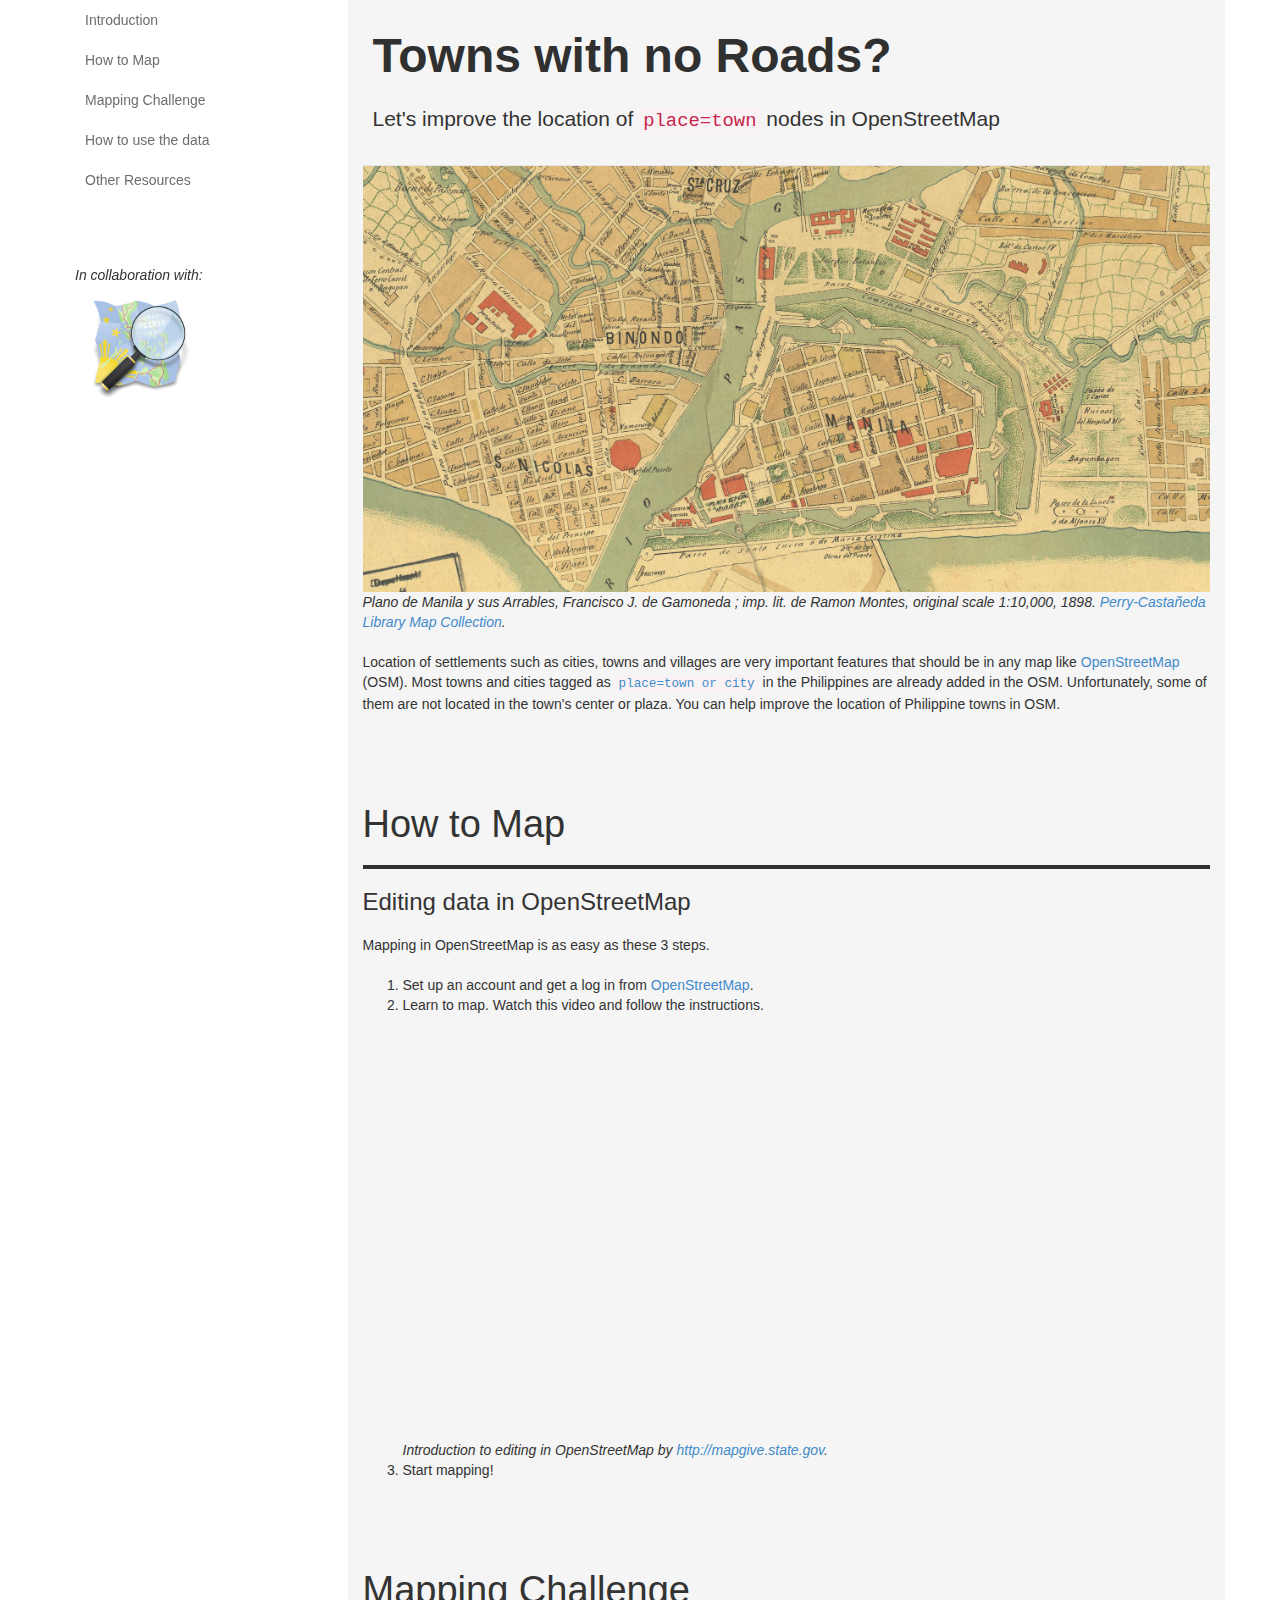
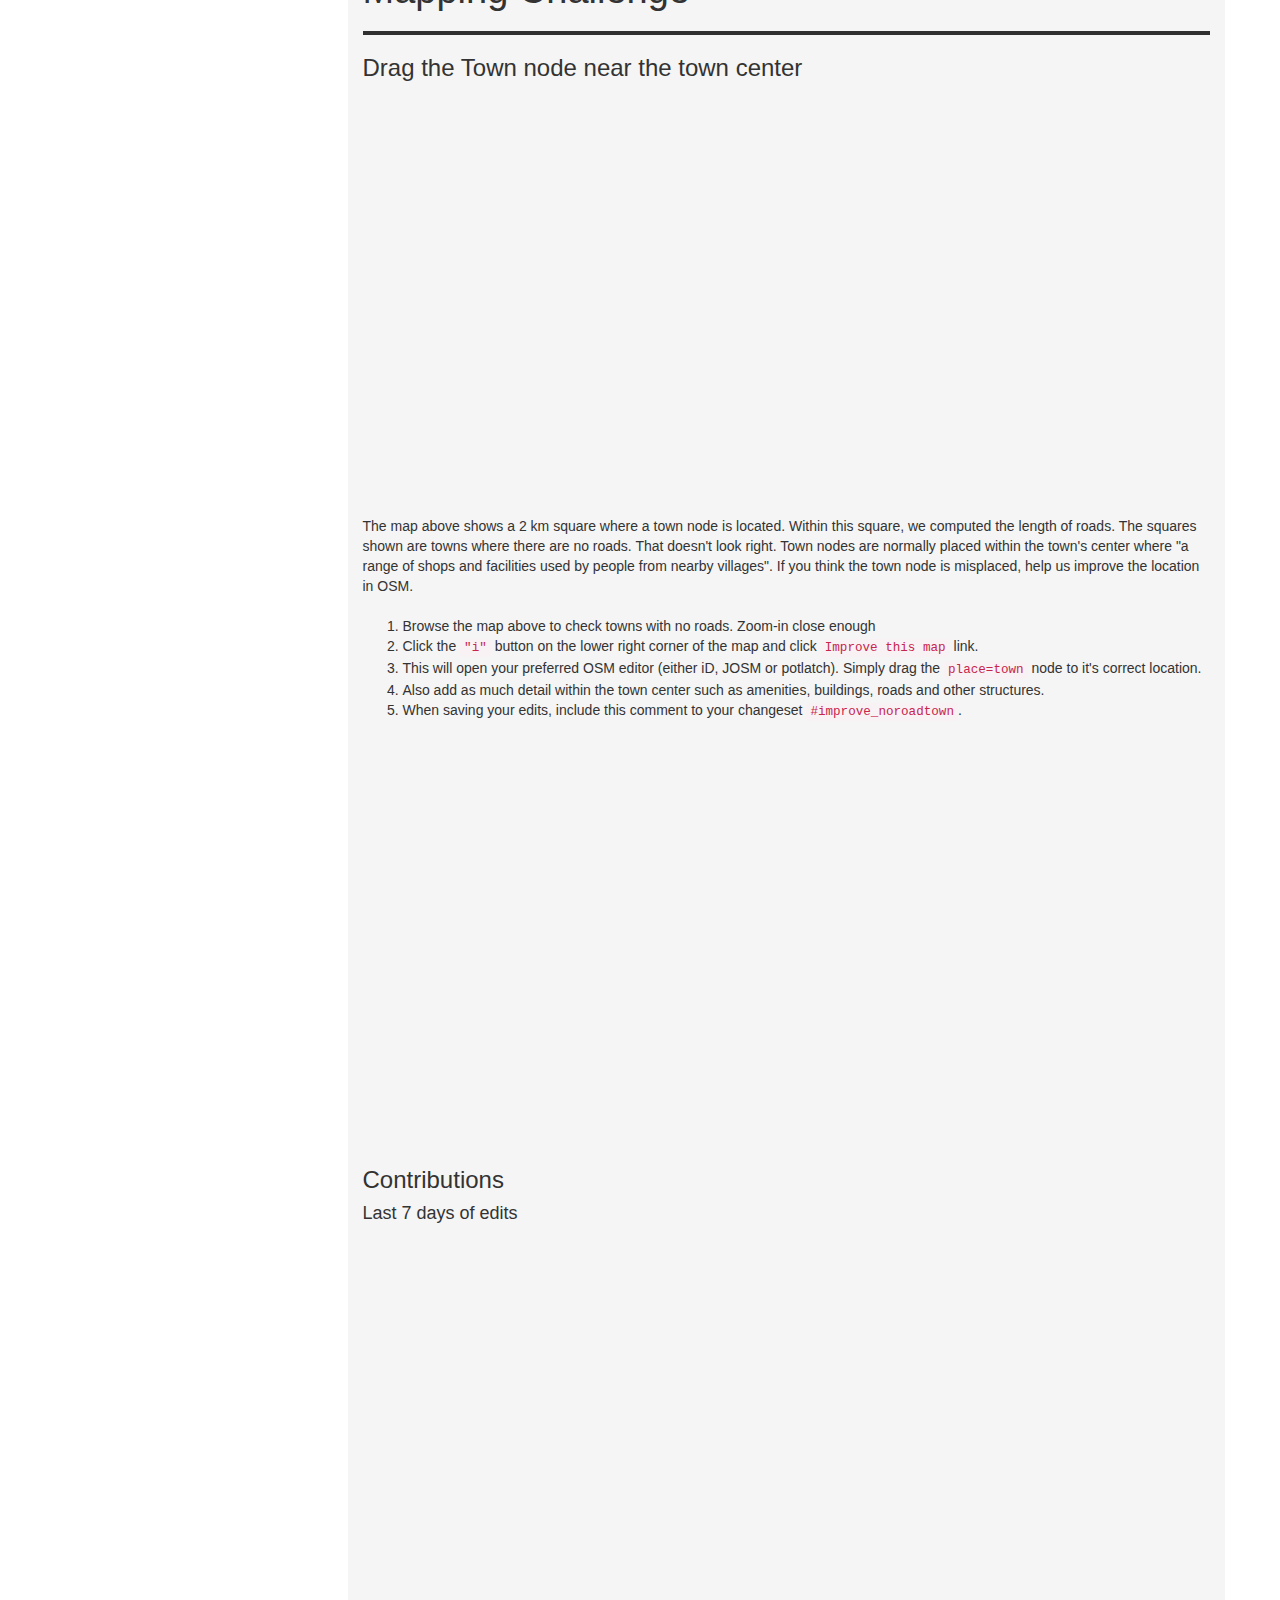
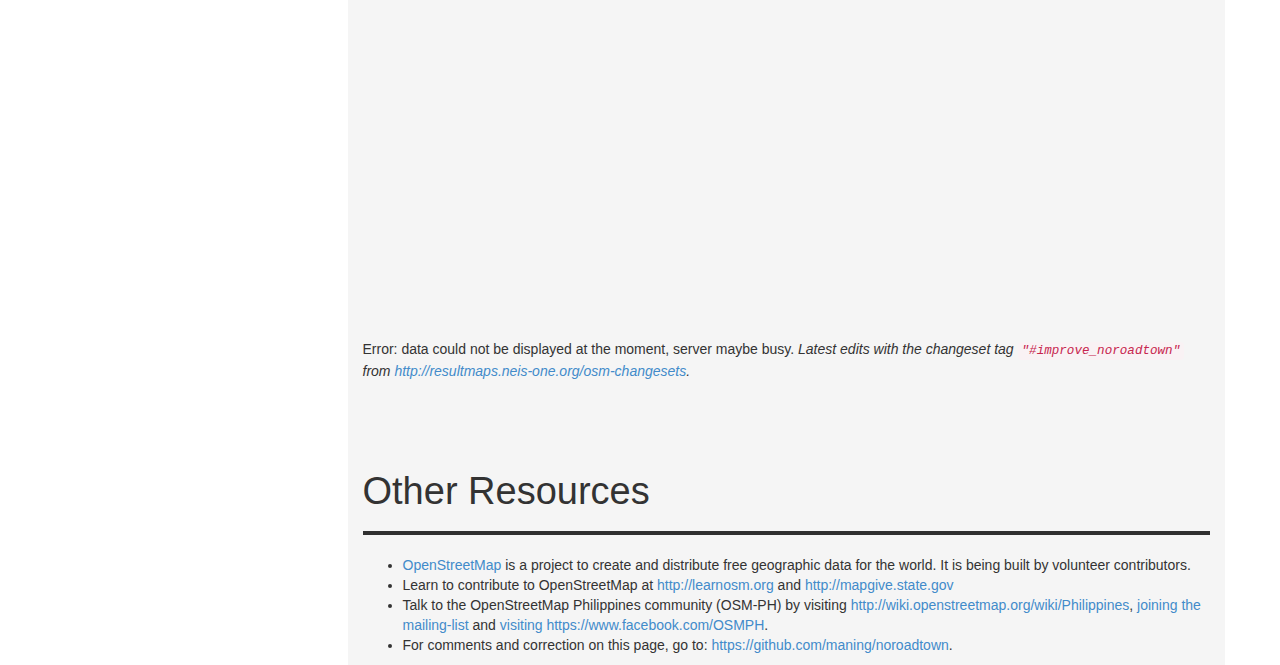
==== index.html @ d5ba1c2b "added intial pages" ====
<!DOCTYPE html>
<html lang="en">
<head>
	<meta charset="utf-8">
	<meta name="viewport" content="width=device-width, initial-scale=1.0">
	<meta name="description" content="Town without Roads <">
	<meta name="author" content="Town without Roads <">

	<title>Town without Roads</title>

	<link href="css/bootstrap.min.css" rel="stylesheet">
	<link href="css/custom.css" rel="stylesheet">
	<link rel="shortcut icon" href="img/favicon.png">


</head>

<body>
	<div class="container">
		<div class="col-lg-3">
			<div class="cg-sidebar" style="position:fixed">
				<ul class="nav cg-sidenav">
					
					<li><a href="#intro">Introduction</a></li>              
					<li><a href="#howtomap">How to Map</a></li>	
					<li><a href="#challenge">Mapping Challenge</a></li>		
					<li><a href="#howtouse">How to use the data</a></li>	
                                        <li><a href="#resources">Other Resources</a></li>	

					<br />
					<li style="margin: 25px 0 0 15px;">
						<div id="google_translate_element"></div>
						<script type="text/javascript">
							function googleTranslateElementInit() {
								new google.translate.TranslateElement({pageLanguage: 'en', layout: google.translate.TranslateElement.FloatPosition.TOP_RIGHT}, 'google_translate_element');
							}
						</script>
						<script type="text/javascript" src="http://translate.google.com/translate_a/element.js?cb=googleTranslateElementInit"></script>

					</li>
					<li style="margin:5px;"><br /><em>In collaboration with:</em></li>
					<li style="margin:5px;"><a href="http://openstreetmap.org.ph/" target="_blank"><img src="img/osmph_logo.png" style="width: 100px; height: auto;"></a>
					
					<br />
 				</ul>
			</div>
		</div>

		<div class="col-lg-9" style="background-color:#f5f5f5;">		
			<div class="cg-intro container" id="intro">
				<h1>Towns with no Roads?</h1>
				<p class="lead">Let's improve the location of <code>place=town</code> nodes in OpenStreetMap</p> 
			</div>    
		<div class="chapter">
				<img width="100%" src="img/old_manila.jpg" alt="Stamen Watercolor" />
				<span class="caption">Plano de Manila y sus Arrables, Francisco J. de Gamoneda ; imp. lit. de Ramon Montes, original scale 1:10,000, 1898. <a href="<https://www.lib.utexas.edu/maps/philippines.html" target="_blank">Perry-Castañeda Library Map Collection</a>.</span>

				<p>Location of settlements such as cities, towns and villages are very important features that should be in any map like <a href="http://www.openstreetmap.org/" target="_blank">OpenStreetMap</a> (OSM). Most towns and cities tagged as  <code><a href="http://wiki.openstreetmap.org/wiki/Tag:place%3Dtown" target="_blank">place=town or city</a></code> in the Philippines are already added in the OSM.  Unfortunately, some of them are not located in the town's center or plaza.  You can help improve the location of Philippine towns in OSM.
                                
		</div>
		<div class="chapter">
			<div class="page-header">
				<h1 id="howtomap">How to Map</h1>
			</div>
           		<h3>Editing data in OpenStreetMap</h3>
			<p>Mapping in OpenStreetMap is as easy as these 3 steps.</p>
				<ol>
				  <li>Set up an account and get a log in from 
				    <a href="http://www.openstreetmap.org/" target="_blank">OpenStreetMap</a>.</li>
				  <li>Learn to map. Watch this video and follow the instructions.</li>
				<br />
				<iframe width="100%" height="400" src="//www.youtube.com/embed/Ir-3K0pjwOI" frameborder="0" allowfullscreen></iframe>
				<br />				
				<span class="caption">Introduction to editing in OpenStreetMap by <a href="http://mapgive.state.gov" target="_blank">http://mapgive.state.gov</a>. </span>
				<br />
				<li>Start mapping! </li>
				</ol>
			</p>


<div class="chapter">
	<div class="page-header">
		<h1 id="challenge">Mapping Challenge</h1>
	</div>

	<h3>Drag the Town node near the town center</h3>

      <object data="map.html" width="100%" height="400px">
	<embed src="map.html" width="100%" height="400px"> </embed>
	Error: data could not be displayed at the moment, server maybe busy.
      </object>

	<p>The map above shows a 2 km square where a town node is located.  Within this square, we computed the length of roads.  The squares shown are towns where there are no roads.  That doesn't look right.  Town nodes are normally placed within the town's center where "a range of shops and facilities used by people from nearby villages". If you think the town node is misplaced, help us improve the location in OSM.</p> 

	 <ol>
	   <li>Browse the map above to check towns with no roads.  Zoom-in close enough</li>
	   <li>Click the <code>"i"</code> button on the lower right corner of the map and click <code>Improve this map</code> link.</li>
           <li>This will open your preferred OSM editor (either iD, JOSM or potlatch).  Simply drag the <code>place=town</code> node to it's correct location.</li>
           <li>Also add as much detail within the town center such as amenities, buildings, roads and other structures.</li>
	   <li>When saving your edits, include this comment to your changeset <code>#improve_noroadtown</code>.</li>
	   <br />
  	   <iframe width="100%" height="400" src="//www.youtube.com/embed/9Q_dLQF8T-I" frameborder="0" allowfullscreen></iframe>
	   <br />
	 </ol>
	</p>


<h3>Contributions </h3>

      <h4>Last 7 days of edits</h4>
      <object data="http://resultmaps.neis-one.org/osm-changesets?comment=improve_noroadtown#6/12.683/122.267" width="100%" height="700px">
	<embed src="http://resultmaps.neis-one.org/osm-changesets?comment=improve_noroadtown#6/12.683/122.267" width="100%" height="700px"> </embed>
	Error: data could not be displayed at the moment, server maybe busy.
      </object>
      <span class="caption">Latest edits with the changeset tag <code>"#improve_noroadtown"</code> from <a href="http://resultmaps.neis-one.org/osm-changesets?comment=improve_noroadtown#6/12.683/122.267" target="_blank">http://resultmaps.neis-one.org/osm-changesets</a>.</span>

</p>


<div class="chapter">
	<div class="page-header">
		<h1 id="resources">Other Resources</h1>
	</div>
	<ul>
	        <li><a href="http://wiki.openstreetmap.org" target="_blank">OpenStreetMap</a> is a project to create and distribute free geographic data for the world. It is being built by volunteer contributors. </li>
		<li>Learn to contribute to OpenStreetMap at <a href="http://learnosm.org" target="_blank">http://learnosm.org</a> and <a href="http://mapgive.state.gov" target="_blank">http://mapgive.state.gov</a>
		<li>Talk to the OpenStreetMap Philippines community (OSM-PH) by visiting <a href="http://wiki.openstreetmap.org/wiki/Philippines" target="_blank">http://wiki.openstreetmap.org/wiki/Philippines</a>, 
		  <a href="http://lists.openstreetmap.org/listinfo/talk-ph" target="_blank">joining the mailing-list</a> and <a href="https://www.facebook.com/OSMPH" target="_blank">visiting https://www.facebook.com/OSMPH</a>.</li>
		<li>For comments and correction on this page, go to: <a href="https://github.com/maning/noroadtown" target="_blank">https://github.com/maning/noroadtown</a>.</li>              

	</ul>
</div>
</div> <!-- close col-lg-9 -->
</div> <!-- close body container -->

<!-- jQuery -->
<script src="js/jquery-1.9.1.min.js"></script>
<!-- all compiled plugins -->
<script src="js/bootstrap.min.js"></script>

</body>  
</html>
---- css/custom.css ----
hr {
  width: 0;
  height: 0;
}
.cg-intro {
  padding: 10px;
  font-size: 16px;
  color: #5a5a5;
  border-bottom: 1px solid #e5e5e5;
}
.cg-intro h1 {
  color: #303030;
  font-size: 48px;
  font-weight: bolder;
}
.cg-intro p {
  font-weight: 300;
  line-height: 1.5;
}
.otherPlaces {
  padding: 15px 20px;
  color: black;
  background-color: #fafafa;
  border-bottom: 1px solid #e5e5e5;
}
.otherPlaces strong {
  color: #555;
}
.cg-sidebar .nav > li > a {
  color: #6d6e70;
}
.page-header {
  padding-bottom: 9px;
  margin: 90px 0 20px;
  border-bottom: 4px solid #303030;
}

.border {
  border: 1px solid #d7d7d8;
}

.sideNote {
  color: #6d6e70;
  font-weight: 300;
}

/*Custom CSS Added by Daniel J. Dufour (Daniel.Dufour@RedCross.Org)*/
p {margin: 20px 0px;}

table#damageClassificationTable {width: 80%; margin: 0 auto;}
table#damageClassificationTable  tr:first-child {border-bottom: 3px solid black;}
table#damageClassificationTable  tr td, table#damageClassificationTable  tr th{padding-left: 5px;}
table#tableRecommendations {margin: 0 auto;}
table#tableRecommendations td, table#tableRecommendations th {padding-left: 10px; padding-right: 10px;}
table#tableRecommendations td{color: rgb(77,77,77);}

/* Leaflet maps */
#map {height: 240px;}
#map_changes{height: 400px;}
#map_imagery{top:0; bottom:0; width:100%; height: 400px;}
#map_classification{top:0; bottom:0; width:100%; height: 400px;}

/* Legend for map_changes */
.legend {
    line-height: 18px;
    color: #555;
}
.legend i {
    width: 18px;
    height: 18px;
    float: left;
    margin-right: 8px;
    opacity: 0.7;
}

.info {
    padding: 6px 8px;
    font: 14px/16px Arial, Helvetica, sans-serif;
    background: white;
    background: rgba(255,255,255,0.8);
    box-shadow: 0 0 15px rgba(0,0,0,0.2);
    border-radius: 5px;
}


/* Legend for map_changes */
.legend_classification {
    color: #555;
}
.legend_classification i {
    padding-top: 1px;
	width: 15px;
    height: 15px;
    display: inline-block;
    margin-right: 8px;
    opacity: 1;
}

/* CSS for map_imagery */
#range {width: 100%;}
.leaflet-top .leaflet-control-zoom {margin-top: 20px;}

/* CSS for Map Captions */
.caption {font-style: italic; text-align: left;}

/* round rectangle for images */
.roundrect {
    border-radius: 10px;
    }
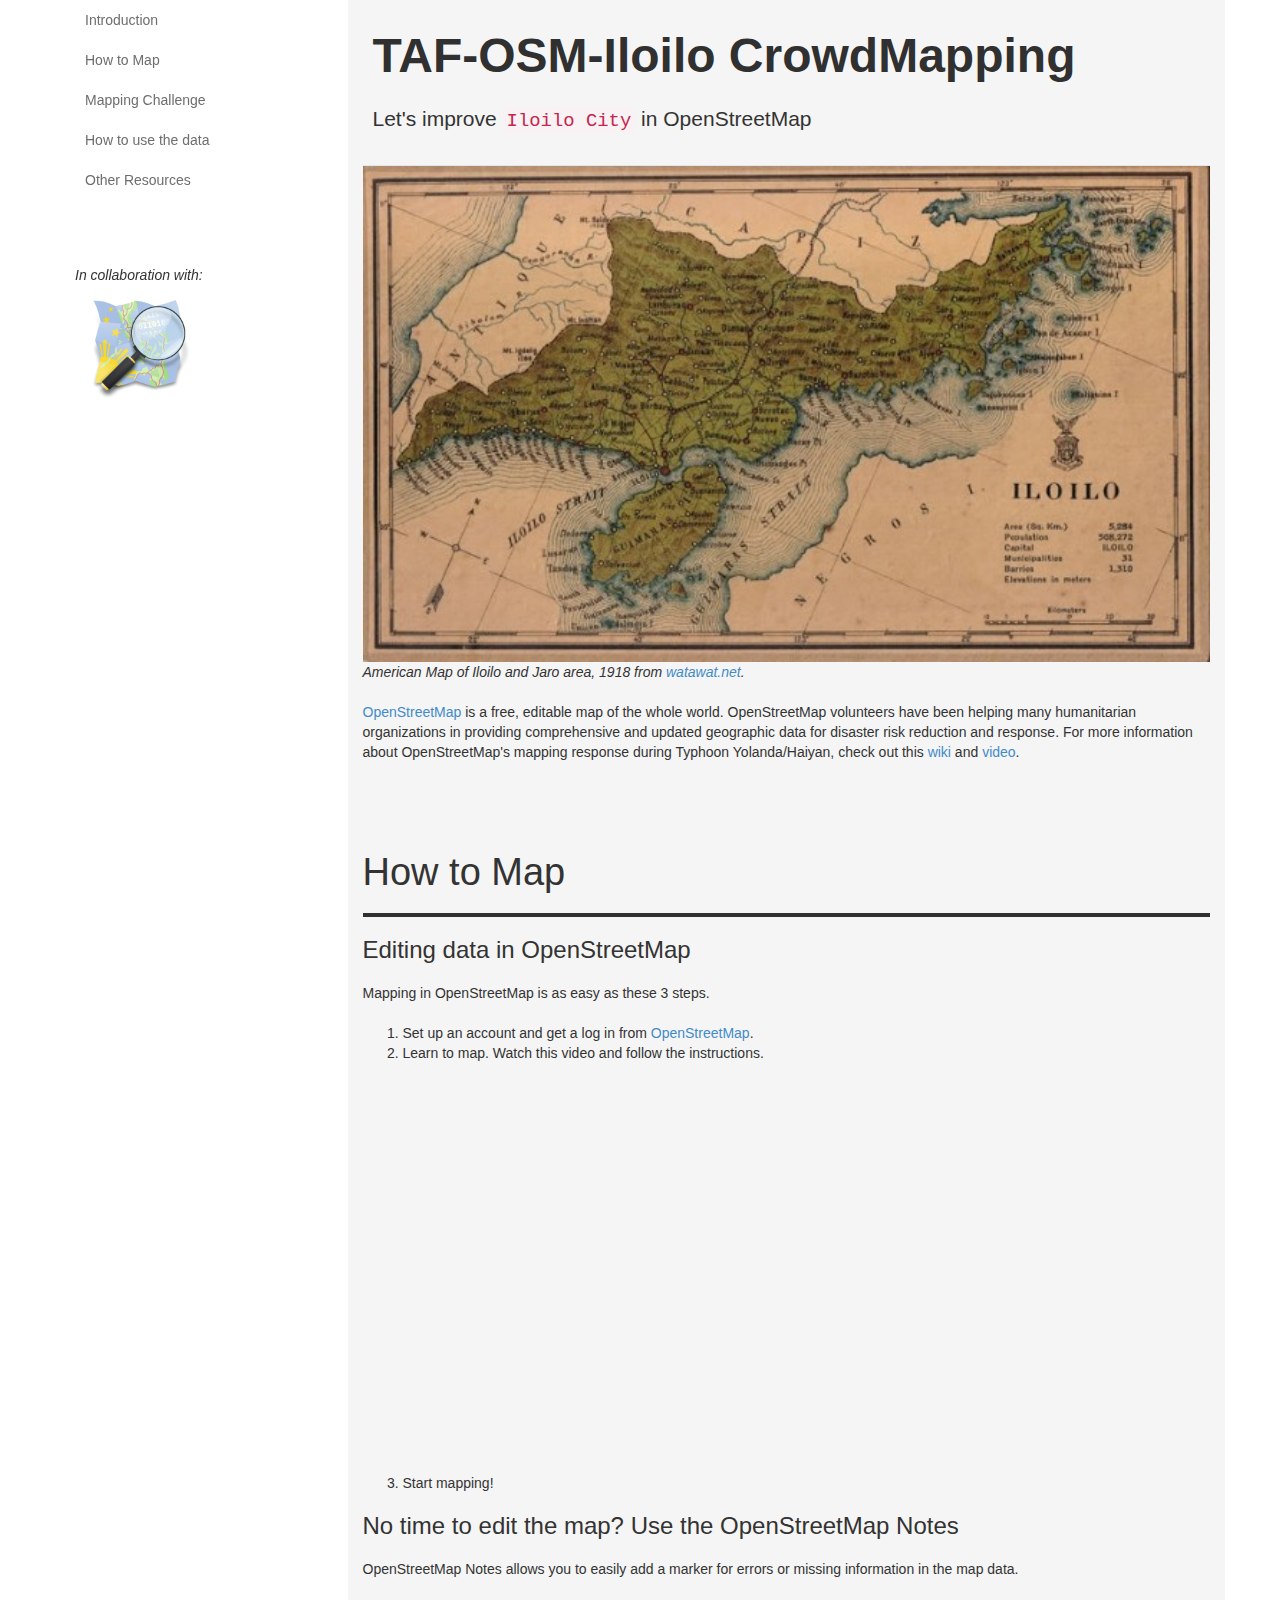
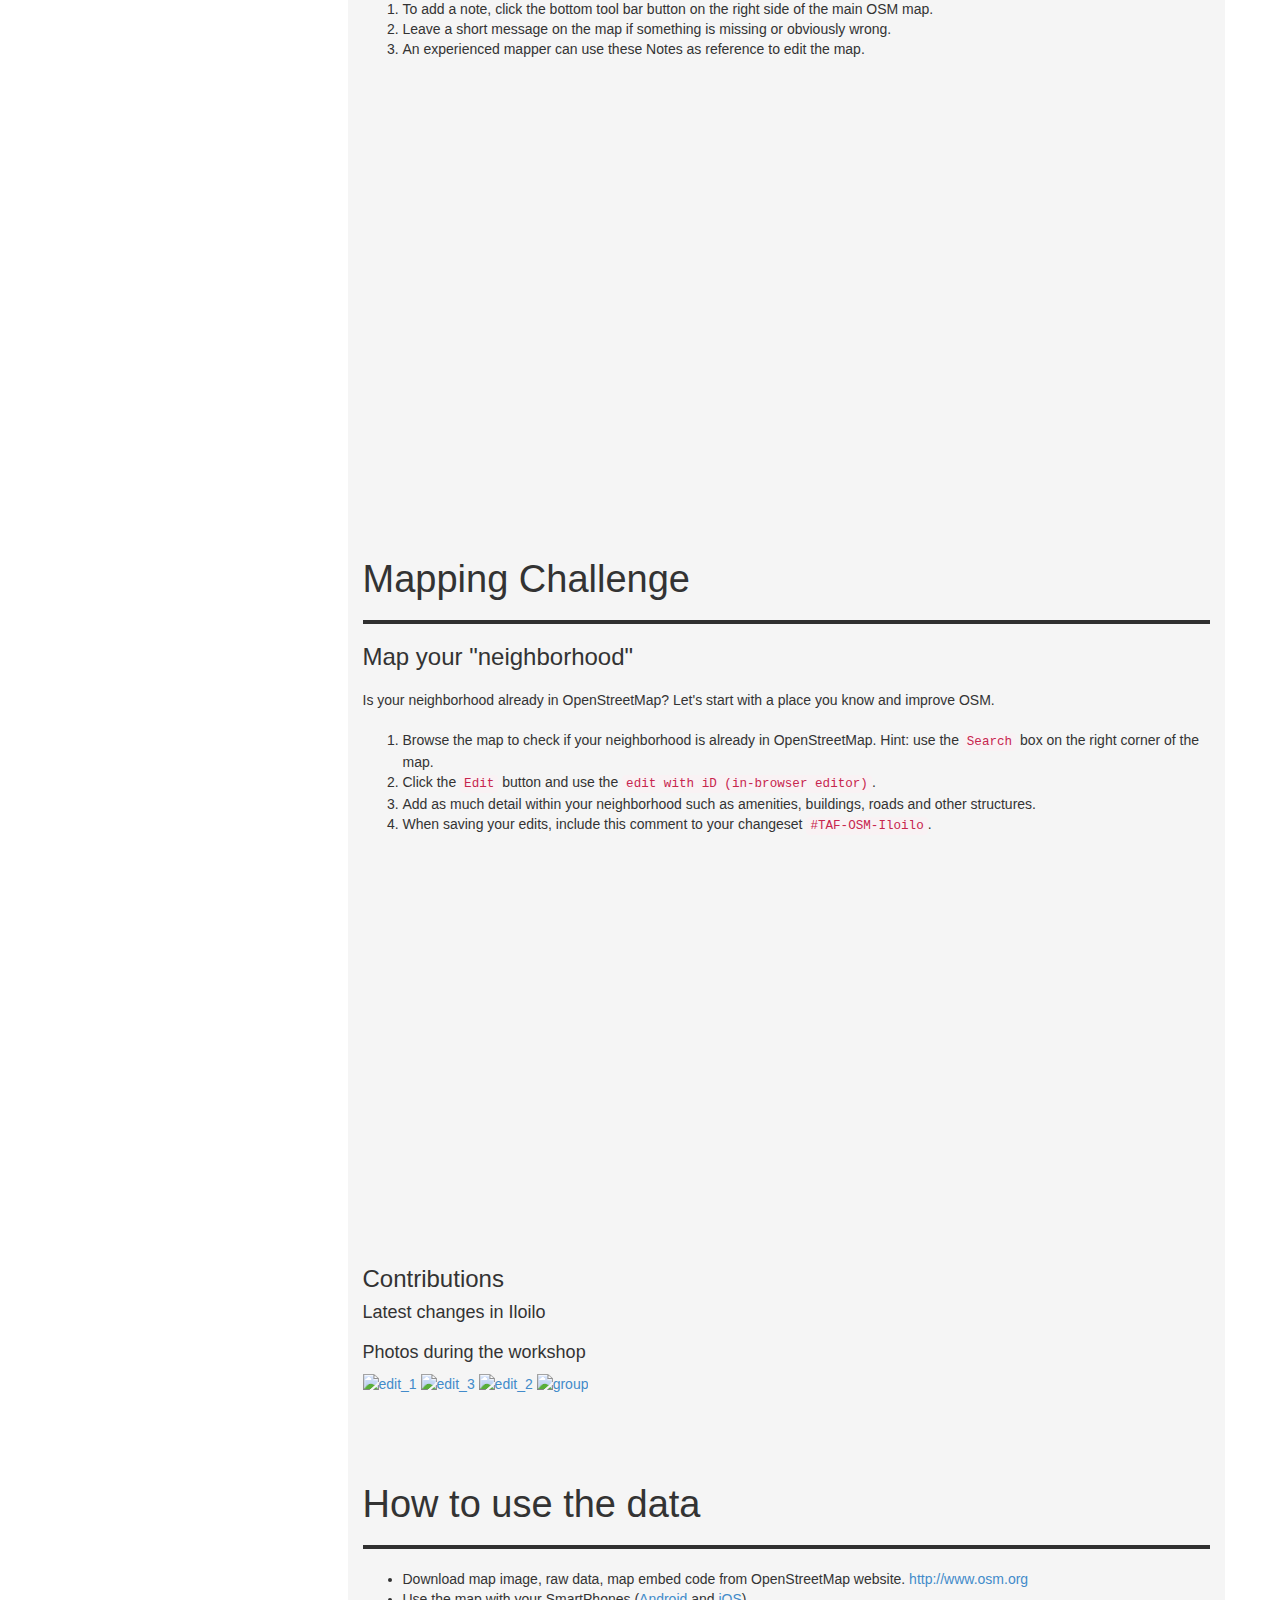
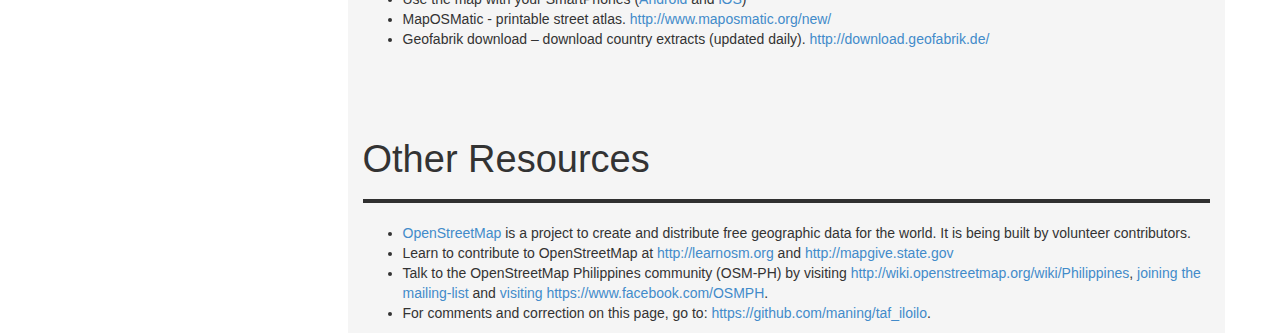
==== commit 8f091da2: "looking good now" ====
--- a/index.html
+++ b/index.html
@@ -3,10 +3,10 @@
 <head>
 	<meta charset="utf-8">
 	<meta name="viewport" content="width=device-width, initial-scale=1.0">
-	<meta name="description" content="Town without Roads <">
-	<meta name="author" content="Town without Roads <">
+	<meta name="description" content=“TAF-OSM-Iloilo<">
+	<meta name="author" content="TAF-OSM-Iloilo<">
 
-	<title>Town without Roads</title>
+	<title>TAF-OSM-Iloilo CrowdMapping</title>
 
 	<link href="css/bootstrap.min.css" rel="stylesheet">
 	<link href="css/custom.css" rel="stylesheet">
@@ -48,15 +48,20 @@
 
 		<div class="col-lg-9" style="background-color:#f5f5f5;">		
 			<div class="cg-intro container" id="intro">
-				<h1>Towns with no Roads?</h1>
-				<p class="lead">Let's improve the location of <code>place=town</code> nodes in OpenStreetMap</p> 
+				<h1> TAF-OSM-Iloilo CrowdMapping </h1>
+				<p class="lead">Let's improve <code>Iloilo City</code> in OpenStreetMap</p> 
 			</div>    
 		<div class="chapter">
-				<img width="100%" src="img/old_manila.jpg" alt="Stamen Watercolor" />
-				<span class="caption">Plano de Manila y sus Arrables, Francisco J. de Gamoneda ; imp. lit. de Ramon Montes, original scale 1:10,000, 1898. <a href="<https://www.lib.utexas.edu/maps/philippines.html" target="_blank">Perry-Castañeda Library Map Collection</a>.</span>
+				<img width="100%" src="img/p049_1_02.jpg" alt=“Iloilo Old Map” />
+				<span class="caption">American Map of Iloilo and Jaro area, 1918 from <a href="<http://www.watawat.net/the_empire_of_the_philippines.html" target="_blank">watawat.net</a>.</span>
 
-				<p>Location of settlements such as cities, towns and villages are very important features that should be in any map like <a href="http://www.openstreetmap.org/" target="_blank">OpenStreetMap</a> (OSM). Most towns and cities tagged as  <code><a href="http://wiki.openstreetmap.org/wiki/Tag:place%3Dtown" target="_blank">place=town or city</a></code> in the Philippines are already added in the OSM.  Unfortunately, some of them are not located in the town's center or plaza.  You can help improve the location of Philippine towns in OSM.
-                                
+				<p><a href="http://www.openstreetmap.org/" target="_blank">OpenStreetMap</a> is a free, 
+				  editable map of the whole world. OpenStreetMap volunteers have been helping many 
+				  humanitarian organizations in providing comprehensive and updated geographic data for 
+				  disaster risk reduction and response.  For more information about OpenStreetMap's 
+				  mapping response during Typhoon Yolanda/Haiyan, check out this
+				  <a href="http://wiki.openstreetmap.org/wiki/Typhoon_Haiyan" target="_blank">wiki</a> and   
+				  <a href="http://www.youtube.com/watch?v=C175zW8-6j8<" target="_blank">video</a>.</p>
 		</div>
 		<div class="chapter">
 			<div class="page-header">
@@ -65,56 +70,88 @@
            		<h3>Editing data in OpenStreetMap</h3>
 			<p>Mapping in OpenStreetMap is as easy as these 3 steps.</p>
 				<ol>
-				  <li>Set up an account and get a log in from 
-				    <a href="http://www.openstreetmap.org/" target="_blank">OpenStreetMap</a>.</li>
-				  <li>Learn to map. Watch this video and follow the instructions.</li>
-				<br />
-				<iframe width="100%" height="400" src="//www.youtube.com/embed/Ir-3K0pjwOI" frameborder="0" allowfullscreen></iframe>
-				<br />				
-				<span class="caption">Introduction to editing in OpenStreetMap by <a href="http://mapgive.state.gov" target="_blank">http://mapgive.state.gov</a>. </span>
-				<br />
-				<li>Start mapping! </li>
+					<li>Set up an account and get a log in from <a href="http://www.openstreetmap.org/" target="_blank">OpenStreetMap</a>.</li>
+				 	<li>Learn to map. Watch this video and follow the instructions.</li>
+					<br />
+					<iframe width="685" height="385" src="//www.youtube.com/embed/Ir-3K0pjwOI" frameborder="0" allowfullscreen></iframe>
+					<br />
+					<li>Start mapping! </li>
 				</ol>
 			</p>
 
+                        <h3>No time to edit the map?  Use the OpenStreetMap Notes</h3>
+			<p>OpenStreetMap Notes allows you to easily add a marker for errors or missing information in the map data. </p>
+				<ol>
+					<li>To add a note, click the bottom tool bar button on the right side of the main OSM map. </li>
+                                        <li>Leave a short message on the map if something is missing or obviously wrong. </li>
+				 	<li>An experienced mapper can use these Notes as reference to edit the map. </li>
+					<br />
+					<iframe width="685" height="385" src="//www.youtube.com/embed/8h4qWLas1rI" frameborder="0" allowfullscreen></iframe>
+					<br />
+
+				</ol>
+			</p>
+               </div>
 
 <div class="chapter">
 	<div class="page-header">
 		<h1 id="challenge">Mapping Challenge</h1>
 	</div>
+	<h3>Map your "neighborhood"</h3>
 
-	<h3>Drag the Town node near the town center</h3>
 
-      <object data="map.html" width="100%" height="400px">
-	<embed src="map.html" width="100%" height="400px"> </embed>
-	Error: data could not be displayed at the moment, server maybe busy.
-      </object>
-
-	<p>The map above shows a 2 km square where a town node is located.  Within this square, we computed the length of roads.  The squares shown are towns where there are no roads.  That doesn't look right.  Town nodes are normally placed within the town's center where "a range of shops and facilities used by people from nearby villages". If you think the town node is misplaced, help us improve the location in OSM.</p> 
+	<p>Is your neighborhood already in OpenStreetMap? Let's start with a place you know and improve OSM.</p> 
 
 	 <ol>
-	   <li>Browse the map above to check towns with no roads.  Zoom-in close enough</li>
-	   <li>Click the <code>"i"</code> button on the lower right corner of the map and click <code>Improve this map</code> link.</li>
-           <li>This will open your preferred OSM editor (either iD, JOSM or potlatch).  Simply drag the <code>place=town</code> node to it's correct location.</li>
-           <li>Also add as much detail within the town center such as amenities, buildings, roads and other structures.</li>
-	   <li>When saving your edits, include this comment to your changeset <code>#improve_noroadtown</code>.</li>
+	   <li>Browse the map to check if your neighborhood is already in OpenStreetMap. Hint: use the <code>Search</code> box on the right corner of the map.</li>
+	   <li>Click the <code>Edit</code> button and use the <code>edit with iD (in-browser editor)</code>.</li>
+           <li>Add as much detail within your neighborhood such as amenities, buildings, roads and other structures.</li>
+	   <li>When saving your edits, include this comment to your changeset <code>#TAF-OSM-Iloilo</code>.</li>
 	   <br />
-  	   <iframe width="100%" height="400" src="//www.youtube.com/embed/9Q_dLQF8T-I" frameborder="0" allowfullscreen></iframe>
+  	   <iframe width="685" height="385" src="//www.youtube.com/embed/1UL02DTt8pw" frameborder="0" allowfullscreen></iframe>
 	   <br />
 	 </ol>
-	</p>
+	</p><h3>Contributions </h3>
+
+      <h4>Latest changes in Iloilo</h4>
+      <object data="http://overpass-turbo.eu/map.html?Q=[out%3Axml]%3B%0A%28%0A%20%20relation%28newer%3A%222015-05-22T00%3A00%3A00Z%22%29%20%2810.657065263705483%2C122.50133514404297%2C10.838364002573789%2C122.62887954711914%29%3B%0A%20%20way%28newer%3A%222015-05-22T00%3A00%3A00Z%22%29%2810.657065263705483%2C122.50133514404297%2C10.838364002573789%2C122.62887954711914%29%3B%0A%20%20node%28newer%3A%222015-05-22T00%3A00%3A00Z%22%29%2810.657065263705483%2C122.50133514404297%2C10.838364002573789%2C122.62887954711914%29%3B%0A%29%3B%0Aout%20body%3B" width="100%" height="700px">
+
+      </object>
+ 
+</p>
+
+<h4>Photos during the workshop</h4>
+
+	<a href="img/edit_1.jpg"><img src="img/edit_1.jpg" 
+	alt="edit_1" title="OSM Edits" 
+	height="200px"></a>
+
+	<a href="img/edit_3.jpg"><img src="img/edit_3.jpg" 
+	alt="edit_3 " title="OSM Edits" 
+	height="200px"></a>
+	
+	<a href="img/edit_2.jpg"><img src="img/edit_2.jpg" 
+	alt="edit_2" title="OSM Edits" 
+	height="200px"></a>
+
+	<a href="img/group_photo.jpg"><img src="img/group_photo.jpg" 
+	alt="group" title="group_photo" 
+	height="200px"></a>
 
 
-<h3>Contributions </h3>
+	</div>	    
+<div class="chapter">
+  <div class="page-header">
+		<h1 id="howtouse">How to use the data</h1>
+	</div>
+	<ul>
+	  <li>Download map image, raw data, map embed code from OpenStreetMap website.  <a href="http://www.osm.org" target="_blank">http://www.osm.org</a></li>
+	  <li>Use the map with your SmartPhones (<a href="http://wiki.openstreetmap.org/wiki/Android" target="_blank">Android</a> and <a href="http://wiki.openstreetmap.org/wiki/Apple_iOS" target="_blank">iOS</a>) </li>
+	  <li>MapOSMatic - printable street atlas.  <a href="http://www.maposmatic.org/new/" target="_blank">http://www.maposmatic.org/new/</a></li>
+	  <li>Geofabrik download – download country extracts (updated daily).  <a href="http://download.geofabrik.de/" target="_blank">http://download.geofabrik.de/</a></li>
+	</ul>
+</div>
 
-      <h4>Last 7 days of edits</h4>
-      <object data="http://resultmaps.neis-one.org/osm-changesets?comment=improve_noroadtown#6/12.683/122.267" width="100%" height="700px">
-	<embed src="http://resultmaps.neis-one.org/osm-changesets?comment=improve_noroadtown#6/12.683/122.267" width="100%" height="700px"> </embed>
-	Error: data could not be displayed at the moment, server maybe busy.
-      </object>
-      <span class="caption">Latest edits with the changeset tag <code>"#improve_noroadtown"</code> from <a href="http://resultmaps.neis-one.org/osm-changesets?comment=improve_noroadtown#6/12.683/122.267" target="_blank">http://resultmaps.neis-one.org/osm-changesets</a>.</span>
-
-</p>
 
 
 <div class="chapter">
@@ -126,7 +163,7 @@
 		<li>Learn to contribute to OpenStreetMap at <a href="http://learnosm.org" target="_blank">http://learnosm.org</a> and <a href="http://mapgive.state.gov" target="_blank">http://mapgive.state.gov</a>
 		<li>Talk to the OpenStreetMap Philippines community (OSM-PH) by visiting <a href="http://wiki.openstreetmap.org/wiki/Philippines" target="_blank">http://wiki.openstreetmap.org/wiki/Philippines</a>, 
 		  <a href="http://lists.openstreetmap.org/listinfo/talk-ph" target="_blank">joining the mailing-list</a> and <a href="https://www.facebook.com/OSMPH" target="_blank">visiting https://www.facebook.com/OSMPH</a>.</li>
-		<li>For comments and correction on this page, go to: <a href="https://github.com/maning/noroadtown" target="_blank">https://github.com/maning/noroadtown</a>.</li>              
+		<li>For comments and correction on this page, go to: <a href="https://github.com/maning/taf_iloilo" target="_blank">https://github.com/maning/taf_iloilo</a>.</li>              
 
 	</ul>
 </div>
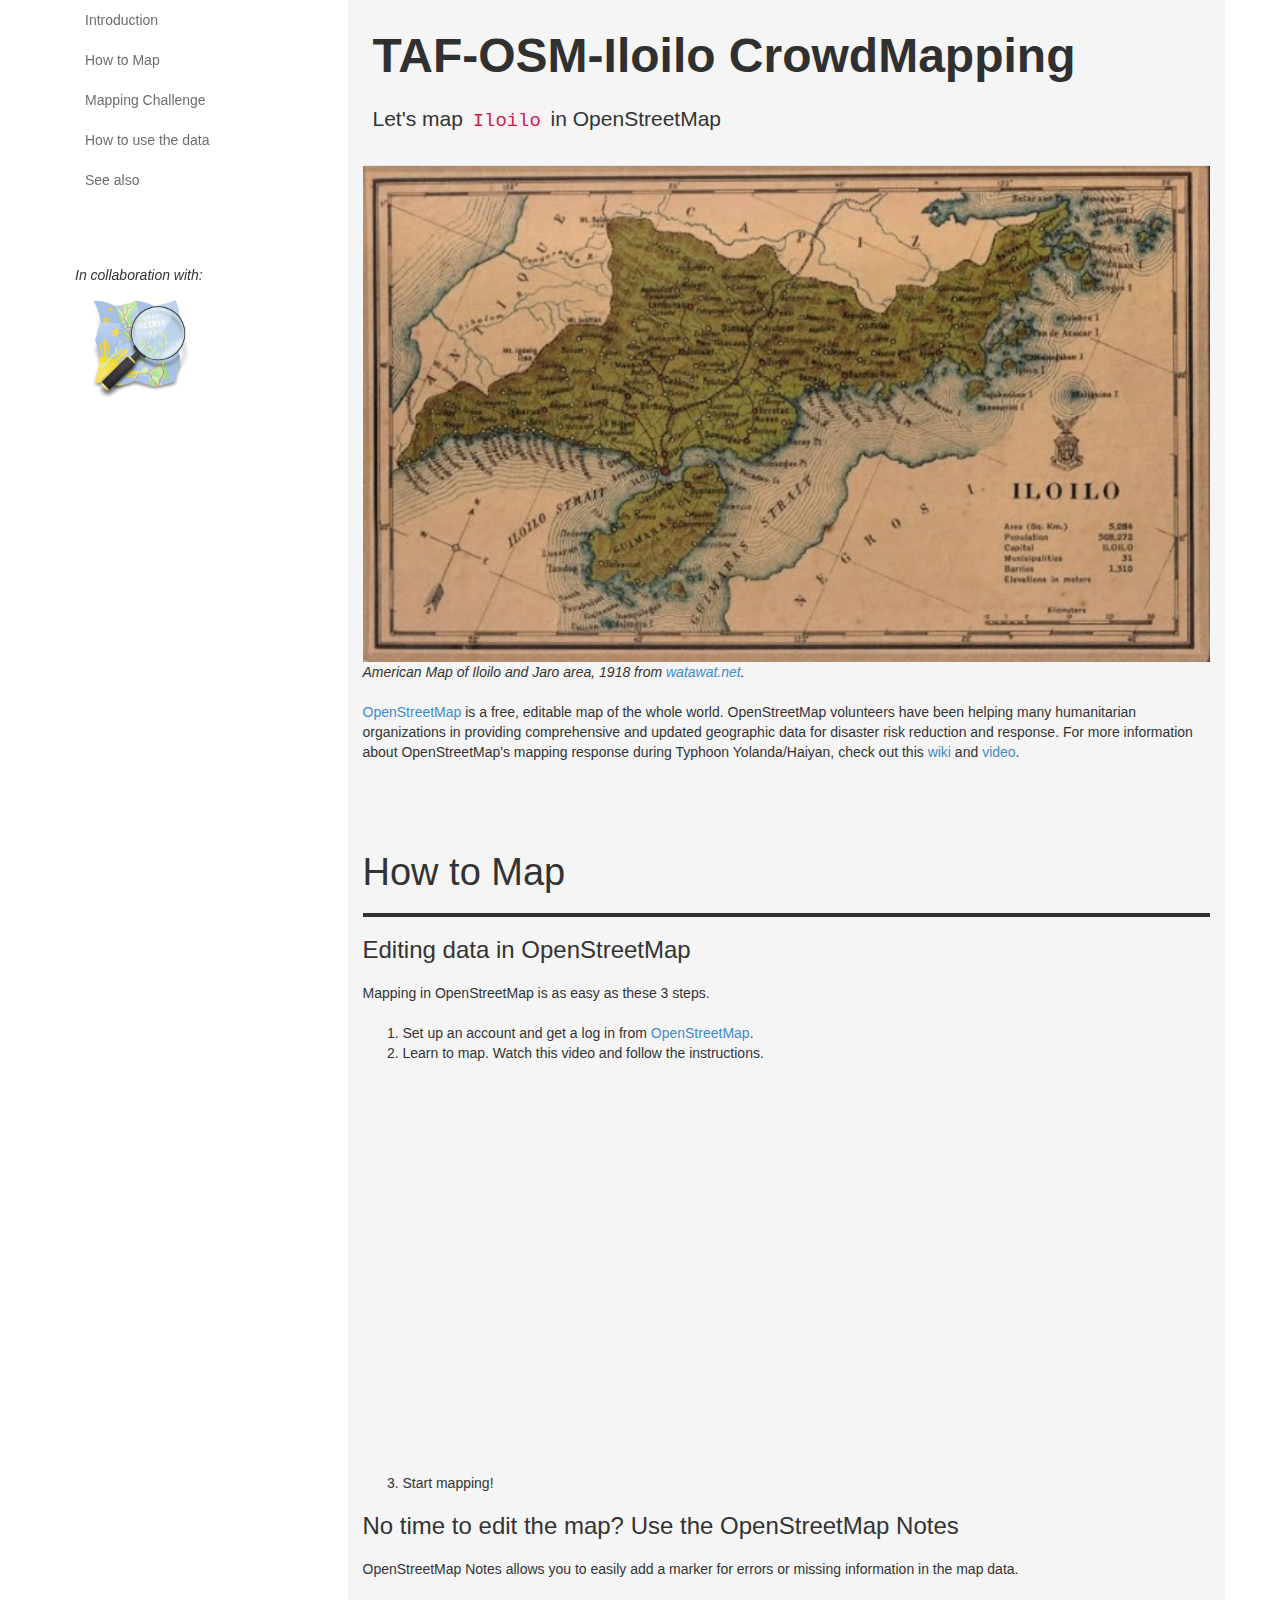
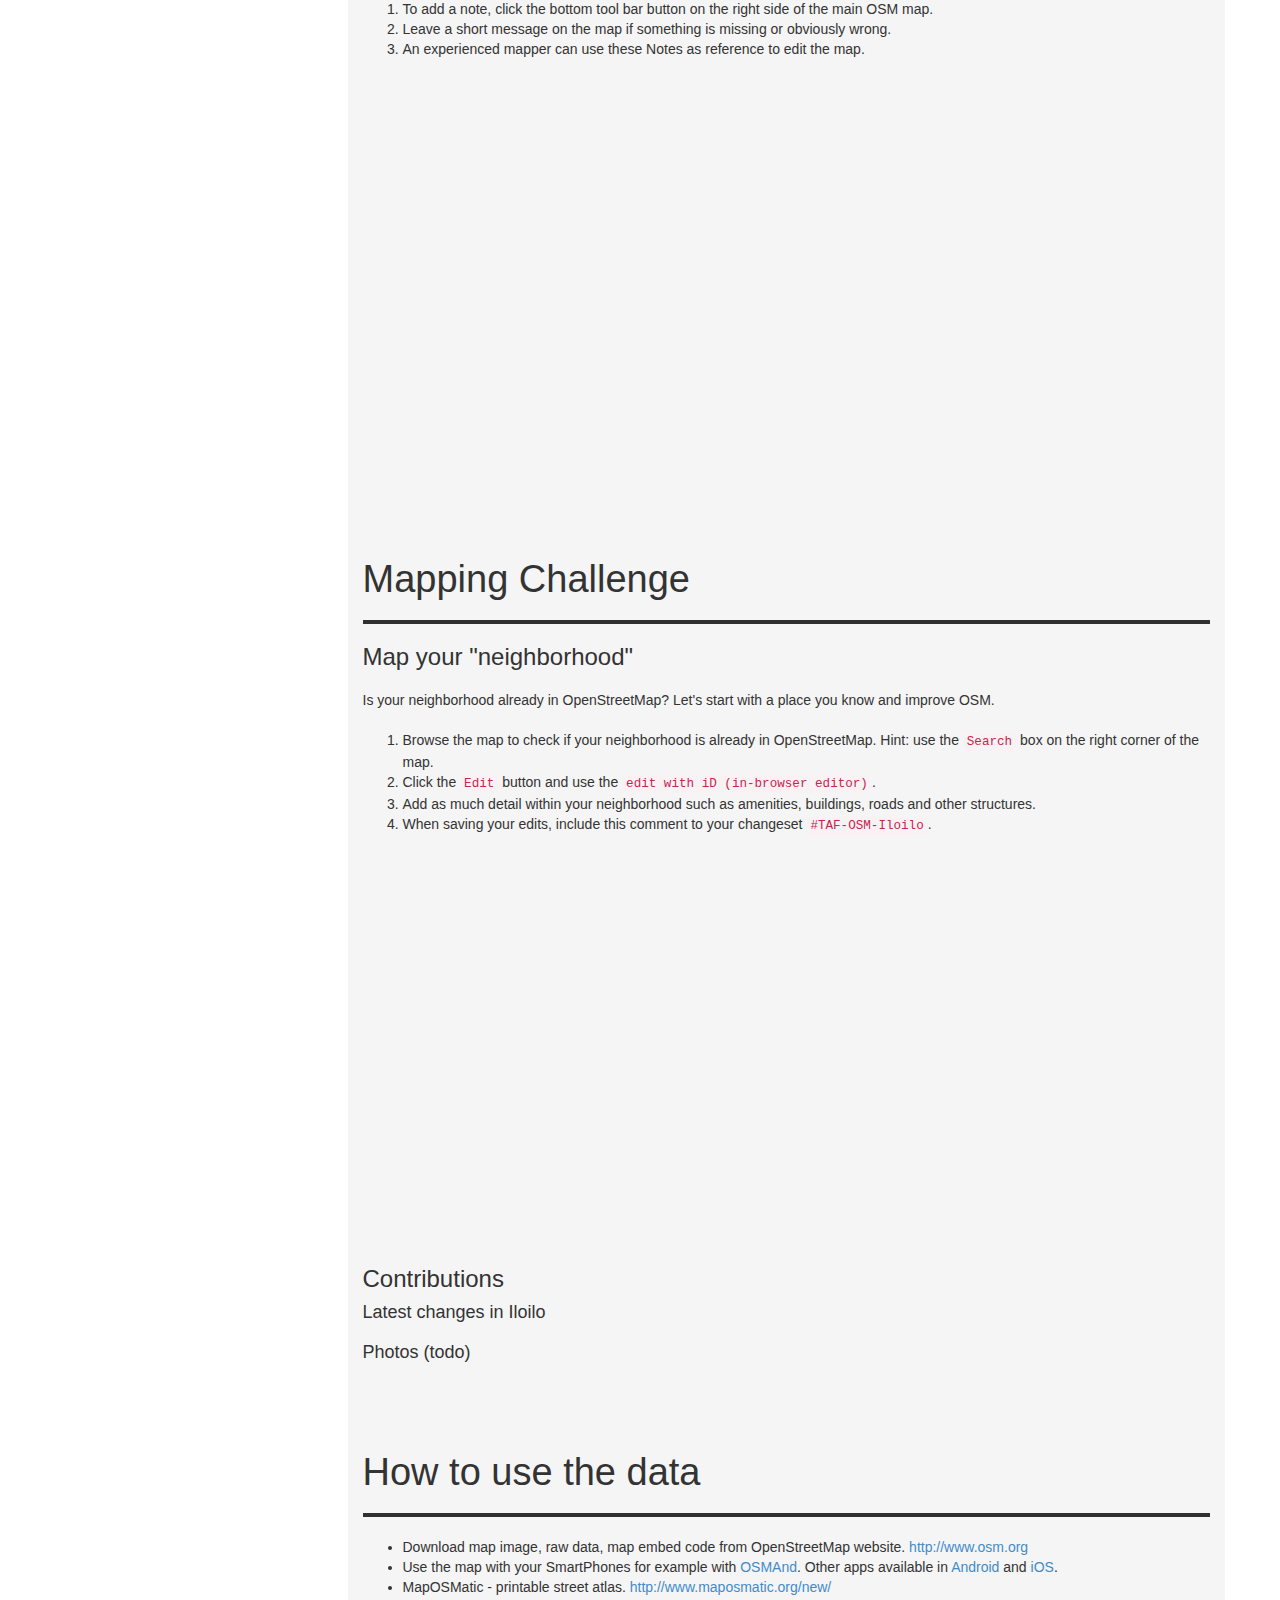
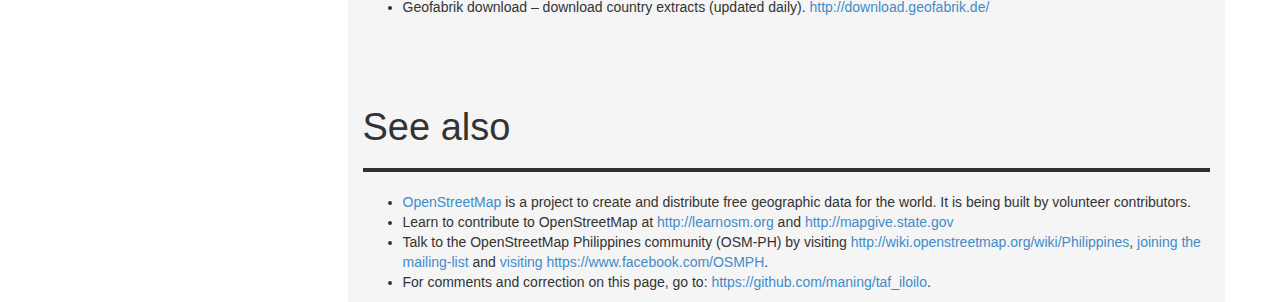
==== commit 9f0bd0fa: "minor edits" ====
--- a/index.html
+++ b/index.html
@@ -25,7 +25,7 @@
 					<li><a href="#howtomap">How to Map</a></li>	
 					<li><a href="#challenge">Mapping Challenge</a></li>		
 					<li><a href="#howtouse">How to use the data</a></li>	
-                                        <li><a href="#resources">Other Resources</a></li>	
+                                        <li><a href="#resources">See also</a></li>	
 
 					<br />
 					<li style="margin: 25px 0 0 15px;">
@@ -49,7 +49,7 @@
 		<div class="col-lg-9" style="background-color:#f5f5f5;">		
 			<div class="cg-intro container" id="intro">
 				<h1> TAF-OSM-Iloilo CrowdMapping </h1>
-				<p class="lead">Let's improve <code>Iloilo City</code> in OpenStreetMap</p> 
+				<p class="lead">Let's map <code>Iloilo</code> in OpenStreetMap</p> 
 			</div>    
 		<div class="chapter">
 				<img width="100%" src="img/p049_1_02.jpg" alt=“Iloilo Old Map” />
@@ -120,8 +120,9 @@
  
 </p>
 
-<h4>Photos during the workshop</h4>
+<h4>Photos (todo)</h4>
 
+<!-- comment
 	<a href="img/edit_1.jpg"><img src="img/edit_1.jpg" 
 	alt="edit_1" title="OSM Edits" 
 	height="200px"></a>
@@ -137,6 +138,7 @@
 	<a href="img/group_photo.jpg"><img src="img/group_photo.jpg" 
 	alt="group" title="group_photo" 
 	height="200px"></a>
+-->
 
 
 	</div>	    
@@ -146,7 +148,7 @@
 	</div>
 	<ul>
 	  <li>Download map image, raw data, map embed code from OpenStreetMap website.  <a href="http://www.osm.org" target="_blank">http://www.osm.org</a></li>
-	  <li>Use the map with your SmartPhones (<a href="http://wiki.openstreetmap.org/wiki/Android" target="_blank">Android</a> and <a href="http://wiki.openstreetmap.org/wiki/Apple_iOS" target="_blank">iOS</a>) </li>
+	  <li>Use the map with your SmartPhones for example with <a href="http://wiki.openstreetmap.org/wiki/OsmAnd" target="_blank">OSMAnd</a>.  Other apps available in <a href="http://wiki.openstreetmap.org/wiki/Android" target="_blank">Android</a> and <a href="http://wiki.openstreetmap.org/wiki/Apple_iOS" target="_blank">iOS</a>.</li>
 	  <li>MapOSMatic - printable street atlas.  <a href="http://www.maposmatic.org/new/" target="_blank">http://www.maposmatic.org/new/</a></li>
 	  <li>Geofabrik download – download country extracts (updated daily).  <a href="http://download.geofabrik.de/" target="_blank">http://download.geofabrik.de/</a></li>
 	</ul>
@@ -156,7 +158,7 @@
 
 <div class="chapter">
 	<div class="page-header">
-		<h1 id="resources">Other Resources</h1>
+		<h1 id="resources">See also</h1>
 	</div>
 	<ul>
 	        <li><a href="http://wiki.openstreetmap.org" target="_blank">OpenStreetMap</a> is a project to create and distribute free geographic data for the world. It is being built by volunteer contributors. </li>
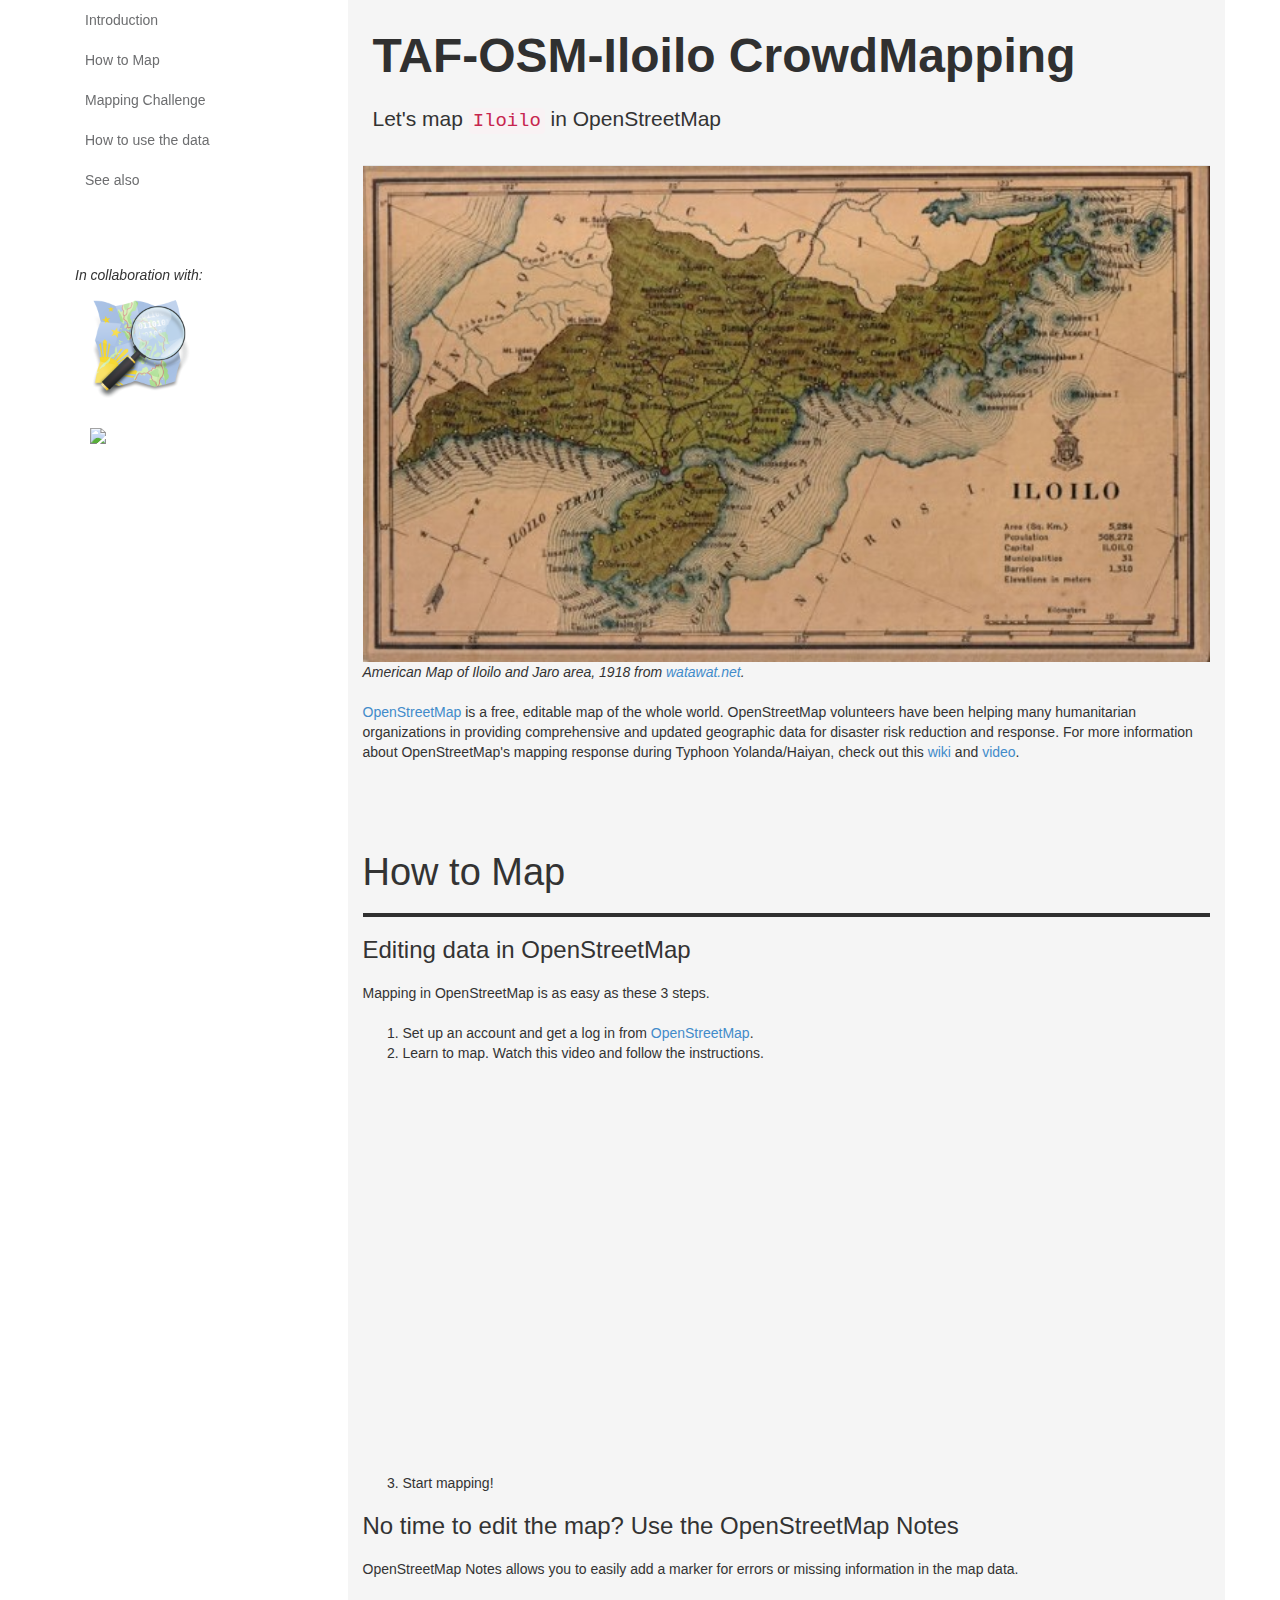
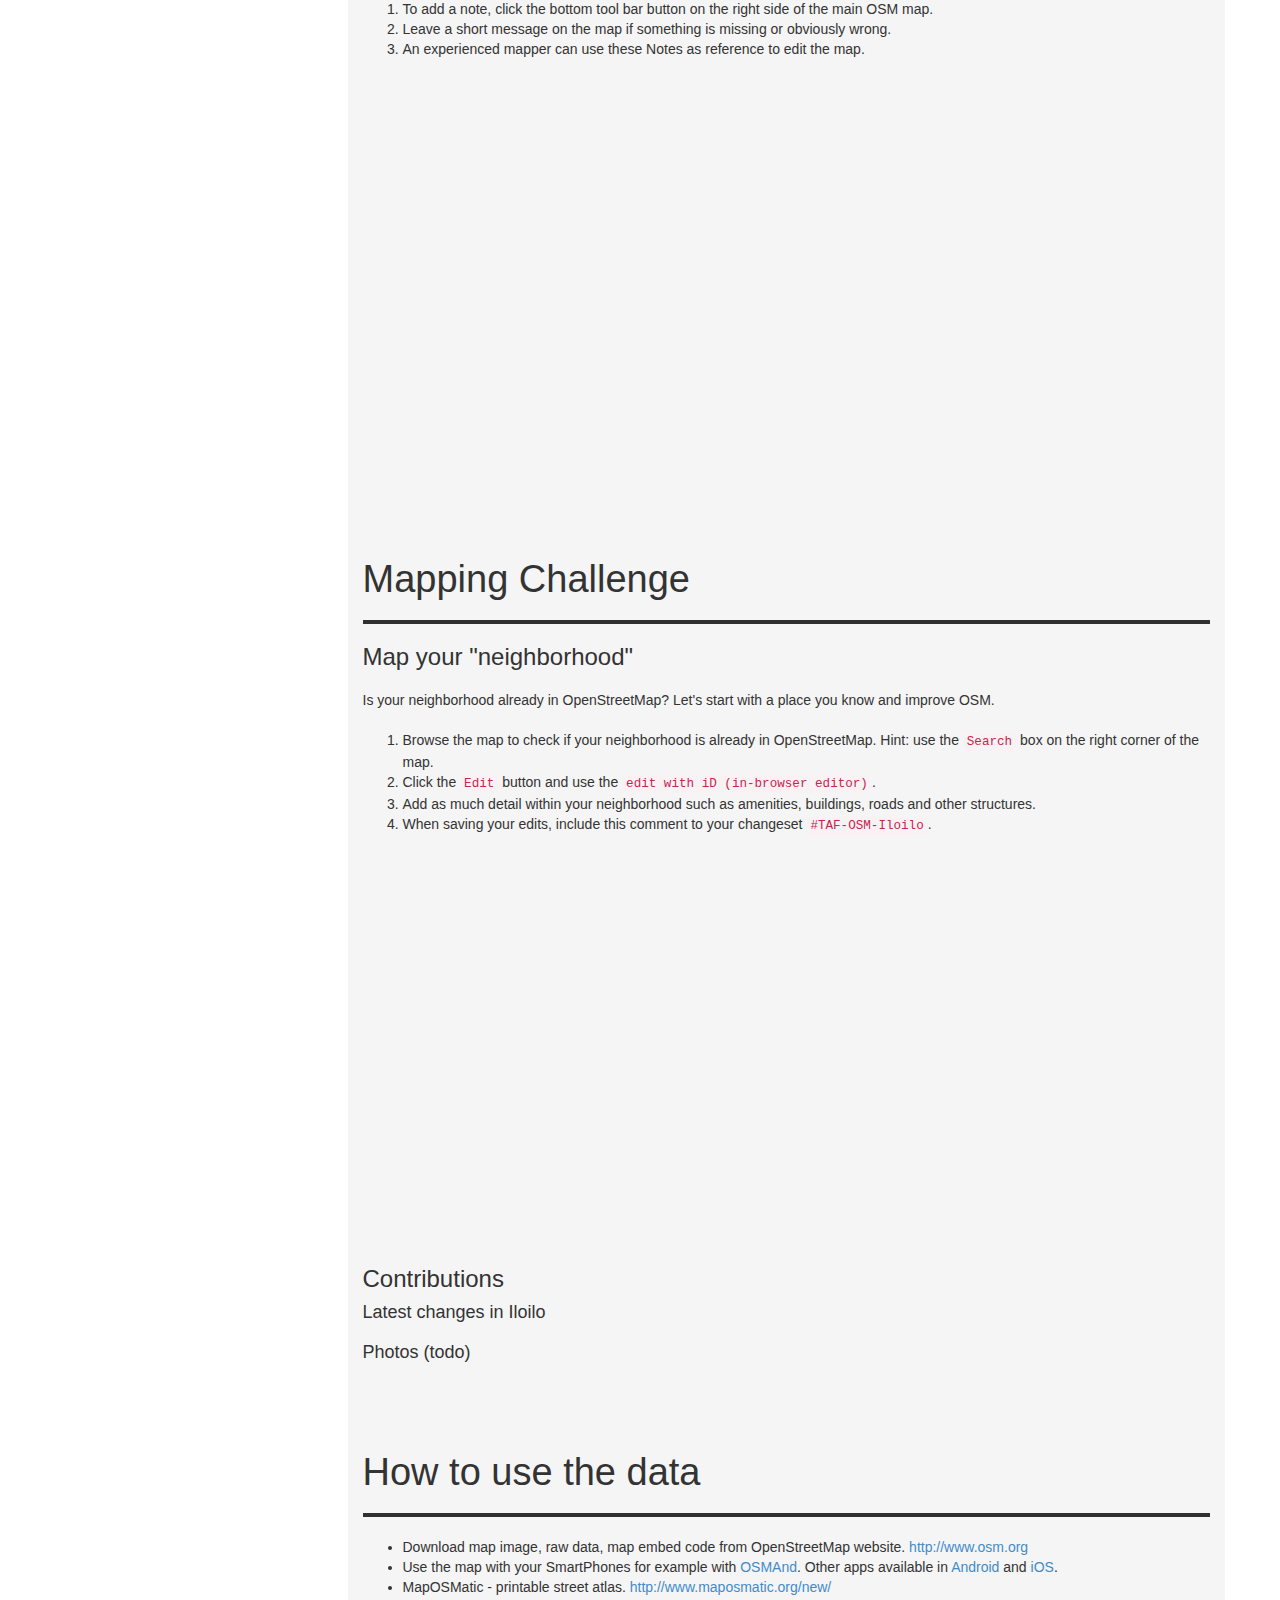
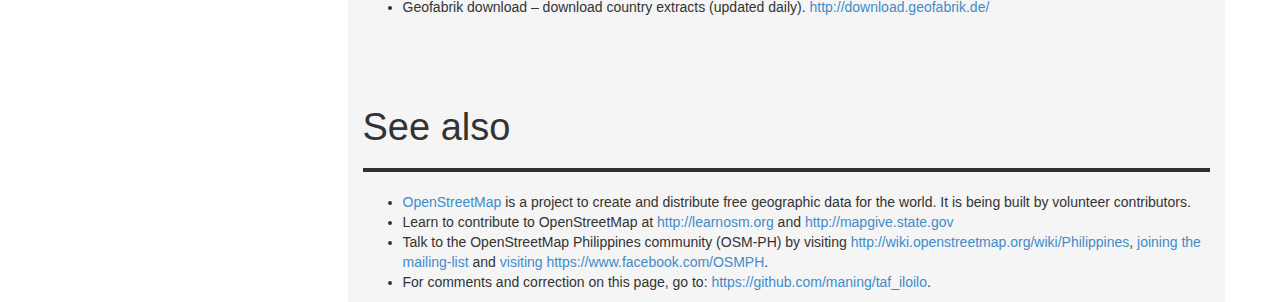
==== commit 1b6ba4d5: "add asif logo" ====
--- a/index.html
+++ b/index.html
@@ -39,7 +39,10 @@
 
 					</li>
 					<li style="margin:5px;"><br /><em>In collaboration with:</em></li>
-					<li style="margin:5px;"><a href="http://openstreetmap.org.ph/" target="_blank"><img src="img/osmph_logo.png" style="width: 100px; height: auto;"></a>
+					
+<li style="margin:5px;"><a href="http://openstreetmap.org.ph/" target="_blank"><img src="img/osmph_logo.png" style="width: 100px; height: auto;"></a>
+
+<li style="margin:5px;"><a href="http://asiafoundation.org/" target="_blank"><img src="img/asiaf.jpg” style="width: 100px; height: auto;"></a>
 					
 					<br />
  				</ul>
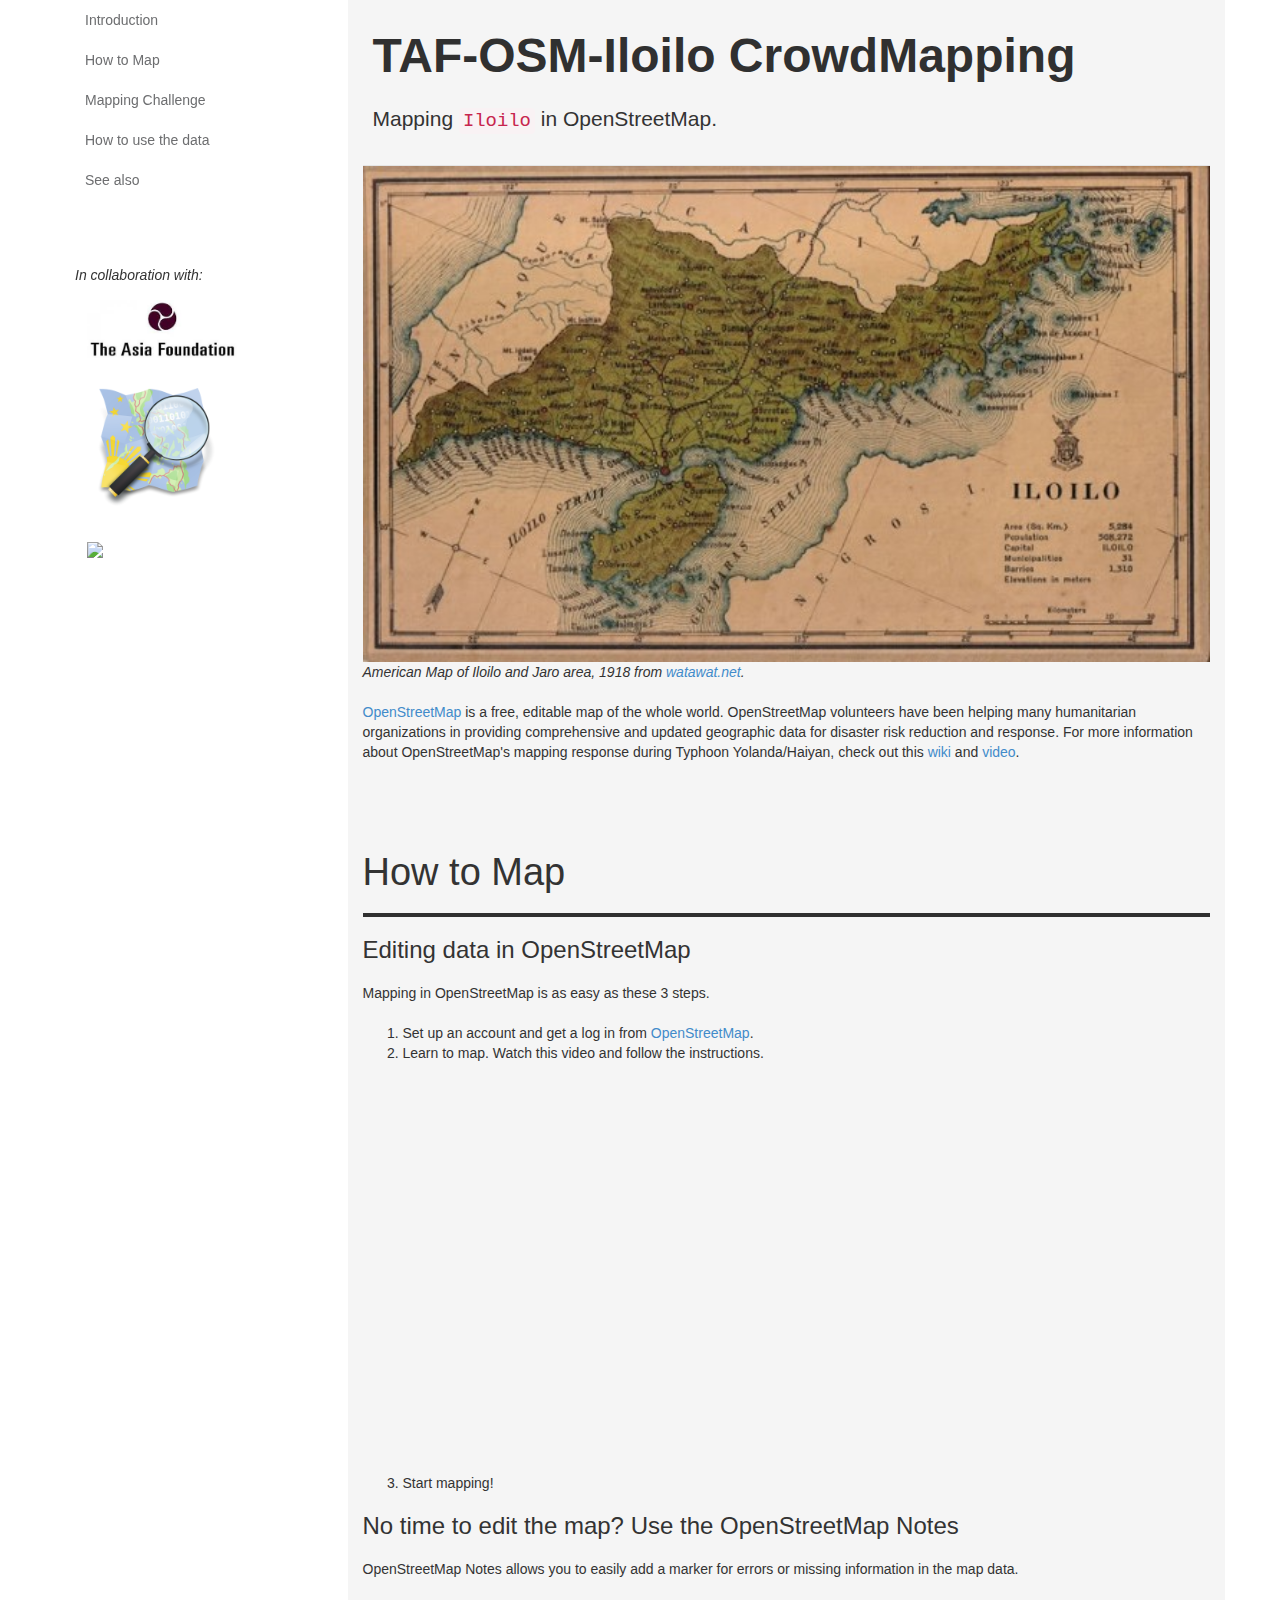
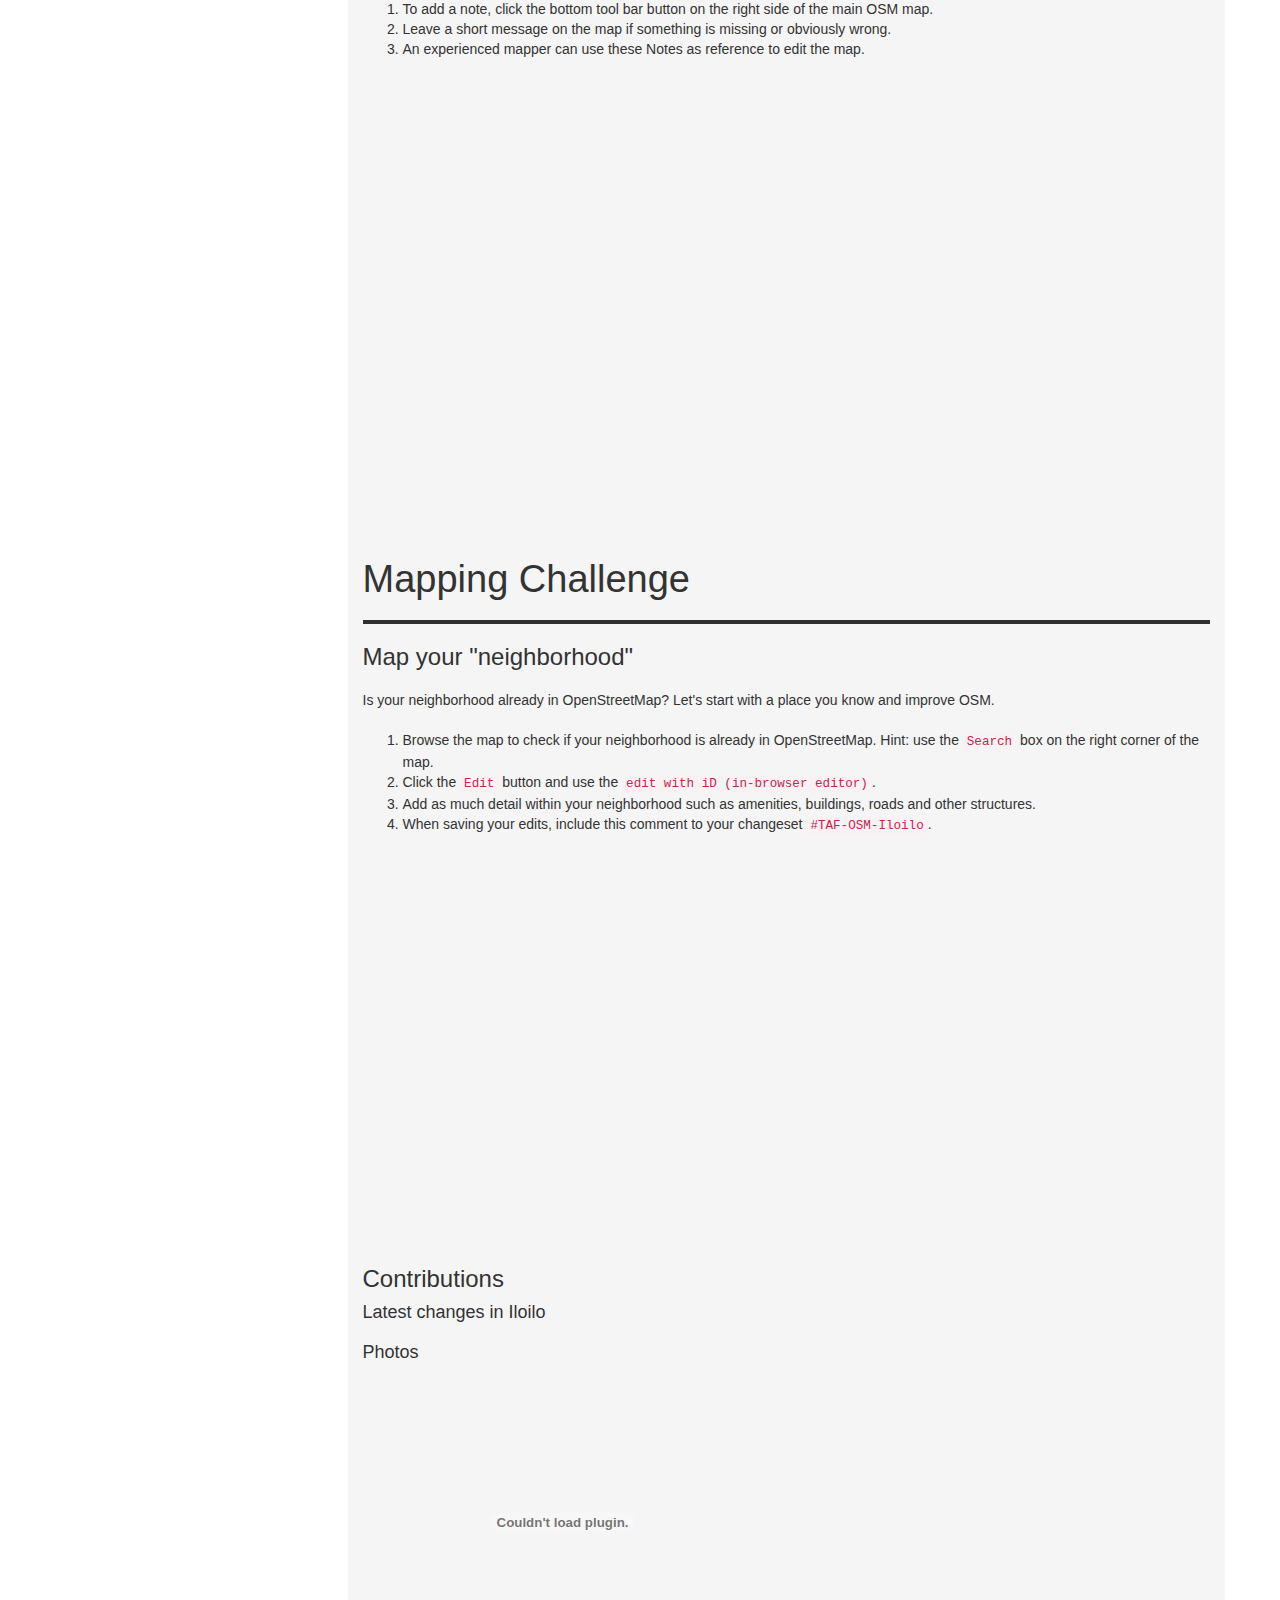
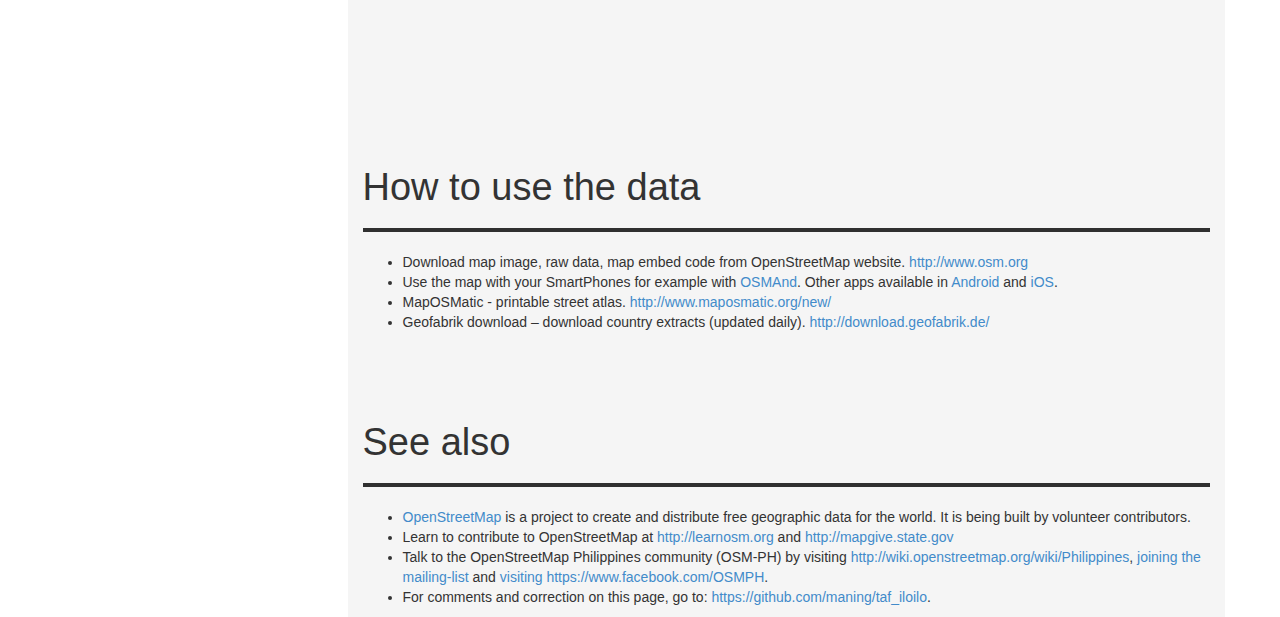
==== commit 418e7b16: "added flickr album set, its flash but works for now :(" ====
--- a/index.html
+++ b/index.html
@@ -4,7 +4,7 @@
 	<meta charset="utf-8">
 	<meta name="viewport" content="width=device-width, initial-scale=1.0">
 	<meta name="description" content=“TAF-OSM-Iloilo<">
-	<meta name="author" content="TAF-OSM-Iloilo<">
+	<meta name="author" content="Maning Sambale<">
 
 	<title>TAF-OSM-Iloilo CrowdMapping</title>
 
@@ -40,9 +40,12 @@
 					</li>
 					<li style="margin:5px;"><br /><em>In collaboration with:</em></li>
 					
-<li style="margin:5px;"><a href="http://openstreetmap.org.ph/" target="_blank"><img src="img/osmph_logo.png" style="width: 100px; height: auto;"></a>
 
-<li style="margin:5px;"><a href="http://asiafoundation.org/" target="_blank"><img src="img/asiaf.jpg” style="width: 100px; height: auto;"></a>
+<li style="margin:2px;"><a href="http://asiafoundation.org/" target="_blank"><img src="img/asiaf.jpg" style="width: 150px; height: auto;"></a>
+
+<li style="margin:10px;"><a href="http://openstreetmap.org.ph/" target="_blank"><img src="img/osmph_logo.png" style="width: 120px; height: auto;"></a>
+
+<li style="margin:2px;"><a href="http://dfat.gov.au/pages/default.aspx" target="_blank"><img src="img/DFAT-stacked-strip-pc.png" style="width: 150px; height: auto;"></a>
 					
 					<br />
  				</ul>
@@ -52,7 +55,7 @@
 		<div class="col-lg-9" style="background-color:#f5f5f5;">		
 			<div class="cg-intro container" id="intro">
 				<h1> TAF-OSM-Iloilo CrowdMapping </h1>
-				<p class="lead">Let's map <code>Iloilo</code> in OpenStreetMap</p> 
+				<p class="lead">Mapping <code>Iloilo</code> in OpenStreetMap.</p> 
 			</div>    
 		<div class="chapter">
 				<img width="100%" src="img/p049_1_02.jpg" alt=“Iloilo Old Map” />
@@ -123,26 +126,9 @@
  
 </p>
 
-<h4>Photos (todo)</h4>
+<h4>Photos</h4>
 
-<!-- comment
-	<a href="img/edit_1.jpg"><img src="img/edit_1.jpg" 
-	alt="edit_1" title="OSM Edits" 
-	height="200px"></a>
-
-	<a href="img/edit_3.jpg"><img src="img/edit_3.jpg" 
-	alt="edit_3 " title="OSM Edits" 
-	height="200px"></a>
-	
-	<a href="img/edit_2.jpg"><img src="img/edit_2.jpg" 
-	alt="edit_2" title="OSM Edits" 
-	height="200px"></a>
-
-	<a href="img/group_photo.jpg"><img src="img/group_photo.jpg" 
-	alt="group" title="group_photo" 
-	height="200px"></a>
--->
-
+<object width="auto" height="auto"> <param name="flashvars" value="offsite=true&lang=en-us&page_show_url=%2Fphotos%2Fesambale%2Fsets%2F72157653295372125%2Fshow%2F&page_show_back_url=%2Fphotos%2Fesambale%2Fsets%2F72157653295372125%2F&set_id=72157653295372125&jump_to="></param> <param name="movie" value="https://www.flickr.com/apps/slideshow/show.swf?v=1811922554"></param> <param name="allowFullScreen" value="true"></param><embed type="application/x-shockwave-flash" src="https://www.flickr.com/apps/slideshow/show.swf?v=1811922554" allowFullScreen="true" flashvars="offsite=true&lang=en-us&page_show_url=%2Fphotos%2Fesambale%2Fsets%2F72157653295372125%2Fshow%2F&page_show_back_url=%2Fphotos%2Fesambale%2Fsets%2F72157653295372125%2F&set_id=72157653295372125&jump_to=" width="400" height="300"></embed></object>
 
 	</div>	    
 <div class="chapter">
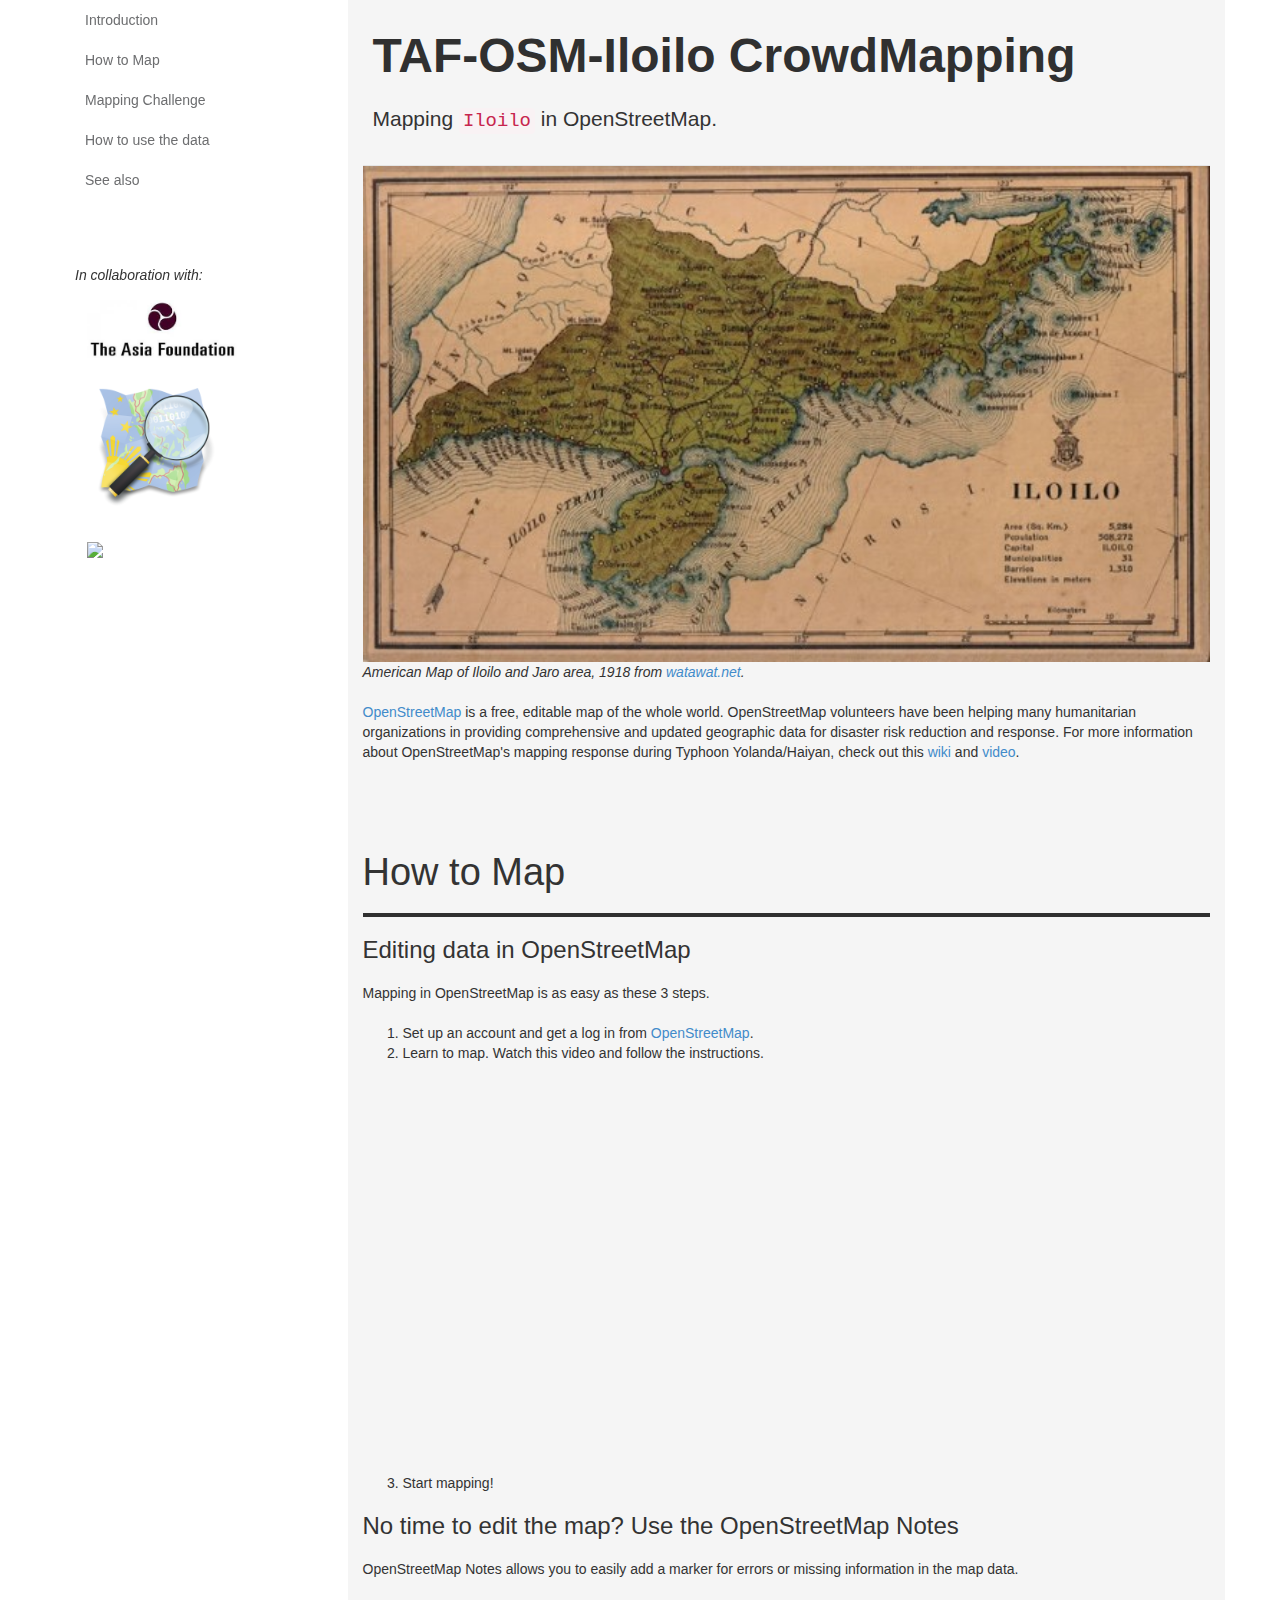
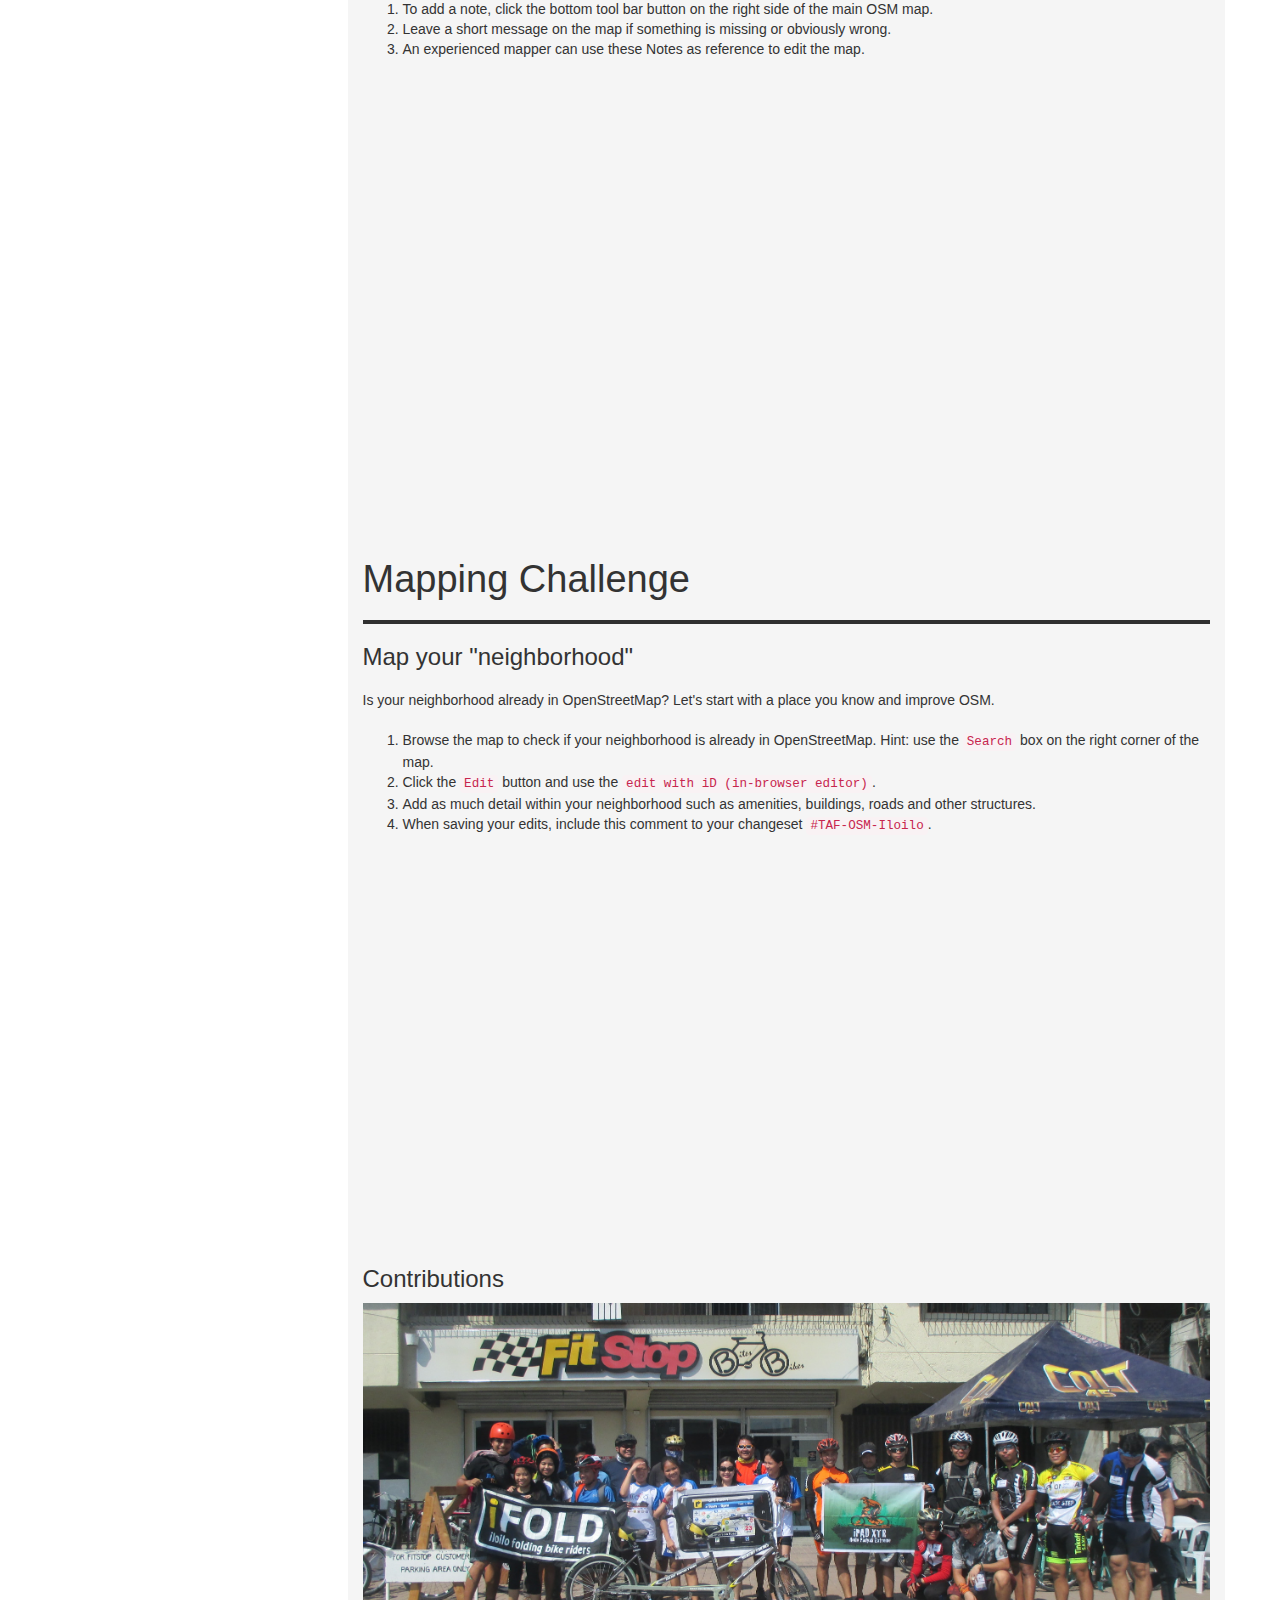
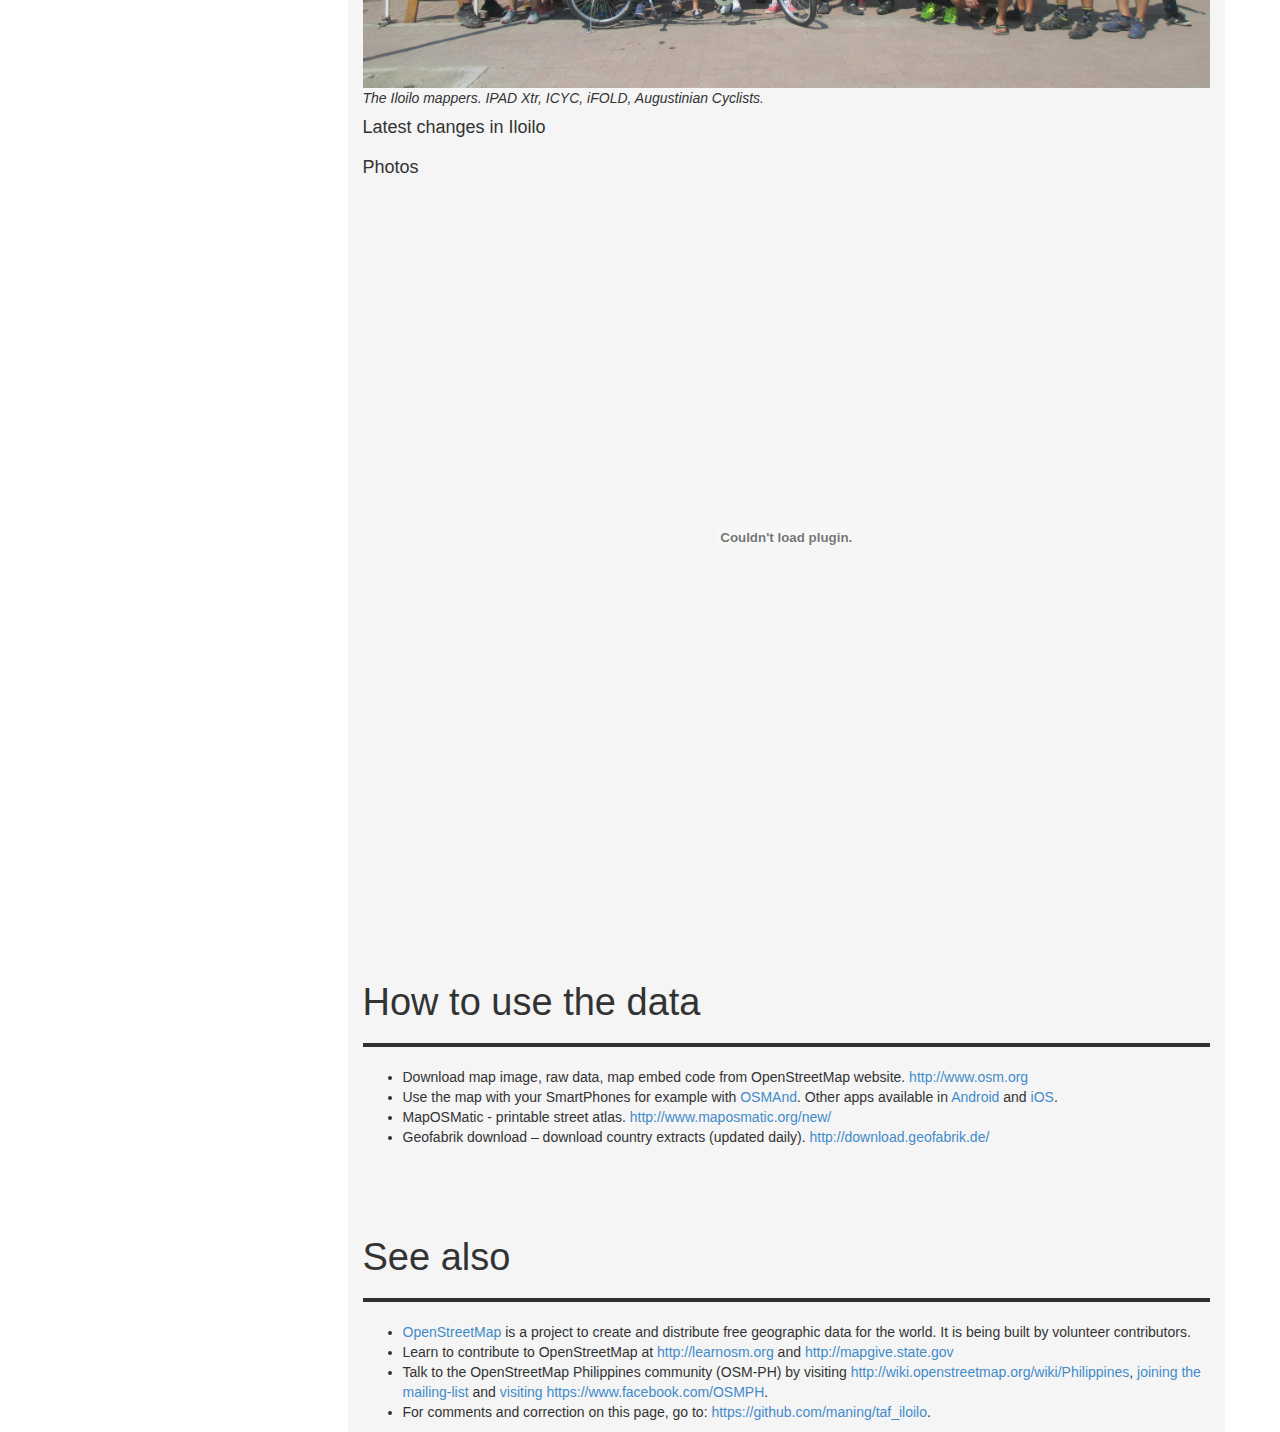
==== commit f7ebf29e: "add images" ====
--- a/index.html
+++ b/index.html
@@ -46,6 +46,8 @@
 <li style="margin:10px;"><a href="http://openstreetmap.org.ph/" target="_blank"><img src="img/osmph_logo.png" style="width: 120px; height: auto;"></a>
 
 <li style="margin:2px;"><a href="http://dfat.gov.au/pages/default.aspx" target="_blank"><img src="img/DFAT-stacked-strip-pc.png" style="width: 150px; height: auto;"></a>
+
+
 					
 					<br />
  				</ul>
@@ -79,7 +81,7 @@
 					<li>Set up an account and get a log in from <a href="http://www.openstreetmap.org/" target="_blank">OpenStreetMap</a>.</li>
 				 	<li>Learn to map. Watch this video and follow the instructions.</li>
 					<br />
-					<iframe width="685" height="385" src="//www.youtube.com/embed/Ir-3K0pjwOI" frameborder="0" allowfullscreen></iframe>
+					<iframe width="100%" height="385" src="//www.youtube.com/embed/Ir-3K0pjwOI" frameborder="0" allowfullscreen></iframe>
 					<br />
 					<li>Start mapping! </li>
 				</ol>
@@ -92,7 +94,7 @@
                                         <li>Leave a short message on the map if something is missing or obviously wrong. </li>
 				 	<li>An experienced mapper can use these Notes as reference to edit the map. </li>
 					<br />
-					<iframe width="685" height="385" src="//www.youtube.com/embed/8h4qWLas1rI" frameborder="0" allowfullscreen></iframe>
+					<iframe width="100%" height="385" src="//www.youtube.com/embed/8h4qWLas1rI" frameborder="0" allowfullscreen></iframe>
 					<br />
 
 				</ol>
@@ -114,10 +116,12 @@
            <li>Add as much detail within your neighborhood such as amenities, buildings, roads and other structures.</li>
 	   <li>When saving your edits, include this comment to your changeset <code>#TAF-OSM-Iloilo</code>.</li>
 	   <br />
-  	   <iframe width="685" height="385" src="//www.youtube.com/embed/1UL02DTt8pw" frameborder="0" allowfullscreen></iframe>
+  	   <iframe width="100%" height="385" src="//www.youtube.com/embed/1UL02DTt8pw" frameborder="0" allowfullscreen></iframe>
 	   <br />
 	 </ol>
 	</p><h3>Contributions </h3>
+<img width="100%" src="img/group_shot.jpg" alt="Bethany Hospital" />
+<span class="caption">The Iloilo mappers. IPAD Xtr, ICYC, iFOLD, Augustinian Cyclists. </span>
 
       <h4>Latest changes in Iloilo</h4>
       <object data="http://overpass-turbo.eu/map.html?Q=[out%3Axml]%3B%0A%28%0A%20%20relation%28newer%3A%222015-05-22T00%3A00%3A00Z%22%29%20%2810.657065263705483%2C122.50133514404297%2C10.838364002573789%2C122.62887954711914%29%3B%0A%20%20way%28newer%3A%222015-05-22T00%3A00%3A00Z%22%29%2810.657065263705483%2C122.50133514404297%2C10.838364002573789%2C122.62887954711914%29%3B%0A%20%20node%28newer%3A%222015-05-22T00%3A00%3A00Z%22%29%2810.657065263705483%2C122.50133514404297%2C10.838364002573789%2C122.62887954711914%29%3B%0A%29%3B%0Aout%20body%3B" width="100%" height="700px">
@@ -128,7 +132,7 @@
 
 <h4>Photos</h4>
 
-<object width="auto" height="auto"> <param name="flashvars" value="offsite=true&lang=en-us&page_show_url=%2Fphotos%2Fesambale%2Fsets%2F72157653295372125%2Fshow%2F&page_show_back_url=%2Fphotos%2Fesambale%2Fsets%2F72157653295372125%2F&set_id=72157653295372125&jump_to="></param> <param name="movie" value="https://www.flickr.com/apps/slideshow/show.swf?v=1811922554"></param> <param name="allowFullScreen" value="true"></param><embed type="application/x-shockwave-flash" src="https://www.flickr.com/apps/slideshow/show.swf?v=1811922554" allowFullScreen="true" flashvars="offsite=true&lang=en-us&page_show_url=%2Fphotos%2Fesambale%2Fsets%2F72157653295372125%2Fshow%2F&page_show_back_url=%2Fphotos%2Fesambale%2Fsets%2F72157653295372125%2F&set_id=72157653295372125&jump_to=" width="400" height="300"></embed></object>
+<object width="auto" height="auto"> <param name="flashvars" value="offsite=true&lang=en-us&page_show_url=%2Fphotos%2Fesambale%2Fsets%2F72157653295372125%2Fshow%2F&page_show_back_url=%2Fphotos%2Fesambale%2Fsets%2F72157653295372125%2F&set_id=72157653295372125&jump_to="></param> <param name="movie" value="https://www.flickr.com/apps/slideshow/show.swf?v=1811922554"></param> <param name="allowFullScreen" value="true"></param><embed type="application/x-shockwave-flash" src="https://www.flickr.com/apps/slideshow/show.swf?v=1811922554" allowFullScreen="true" flashvars="offsite=true&lang=en-us&page_show_url=%2Fphotos%2Fesambale%2Fsets%2F72157653295372125%2Fshow%2F&page_show_back_url=%2Fphotos%2Fesambale%2Fsets%2F72157653295372125%2F&set_id=72157653295372125&jump_to=" width="100%" height="700px"></embed></object>
 
 	</div>	    
 <div class="chapter">
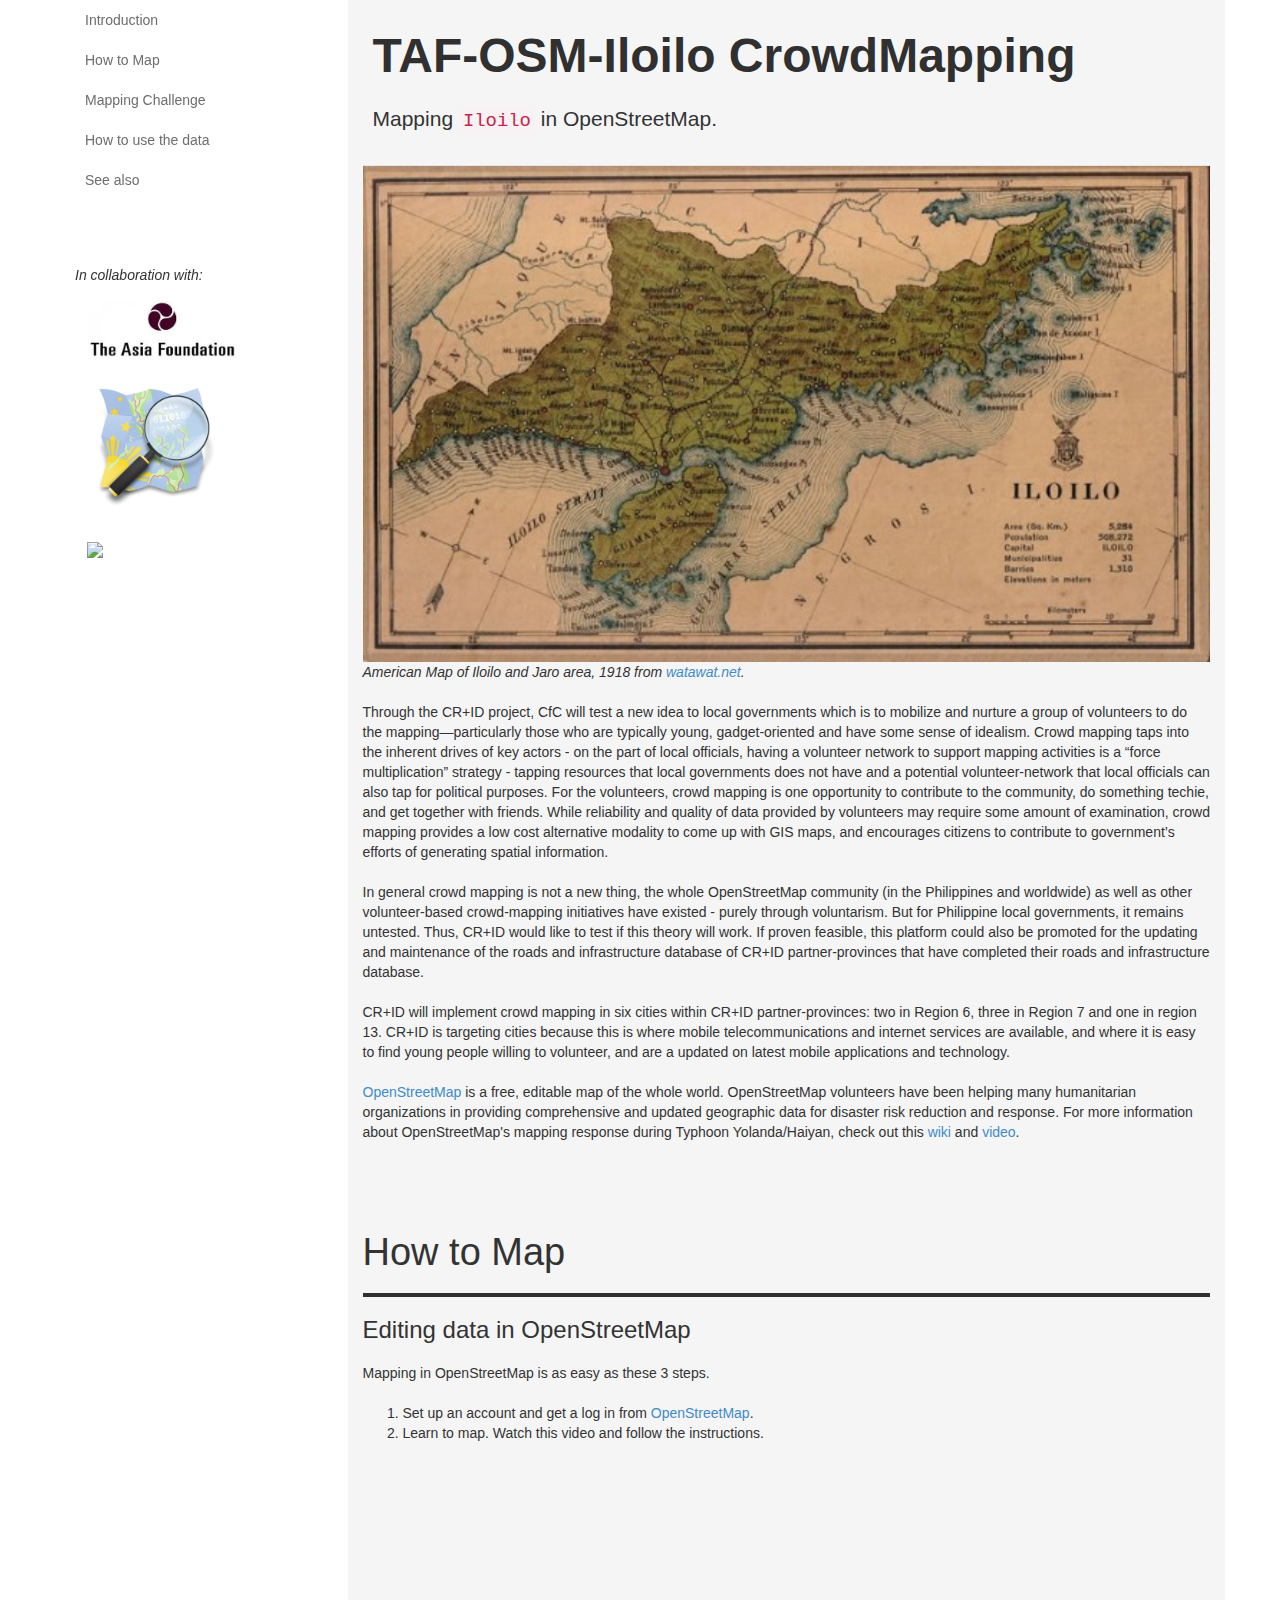
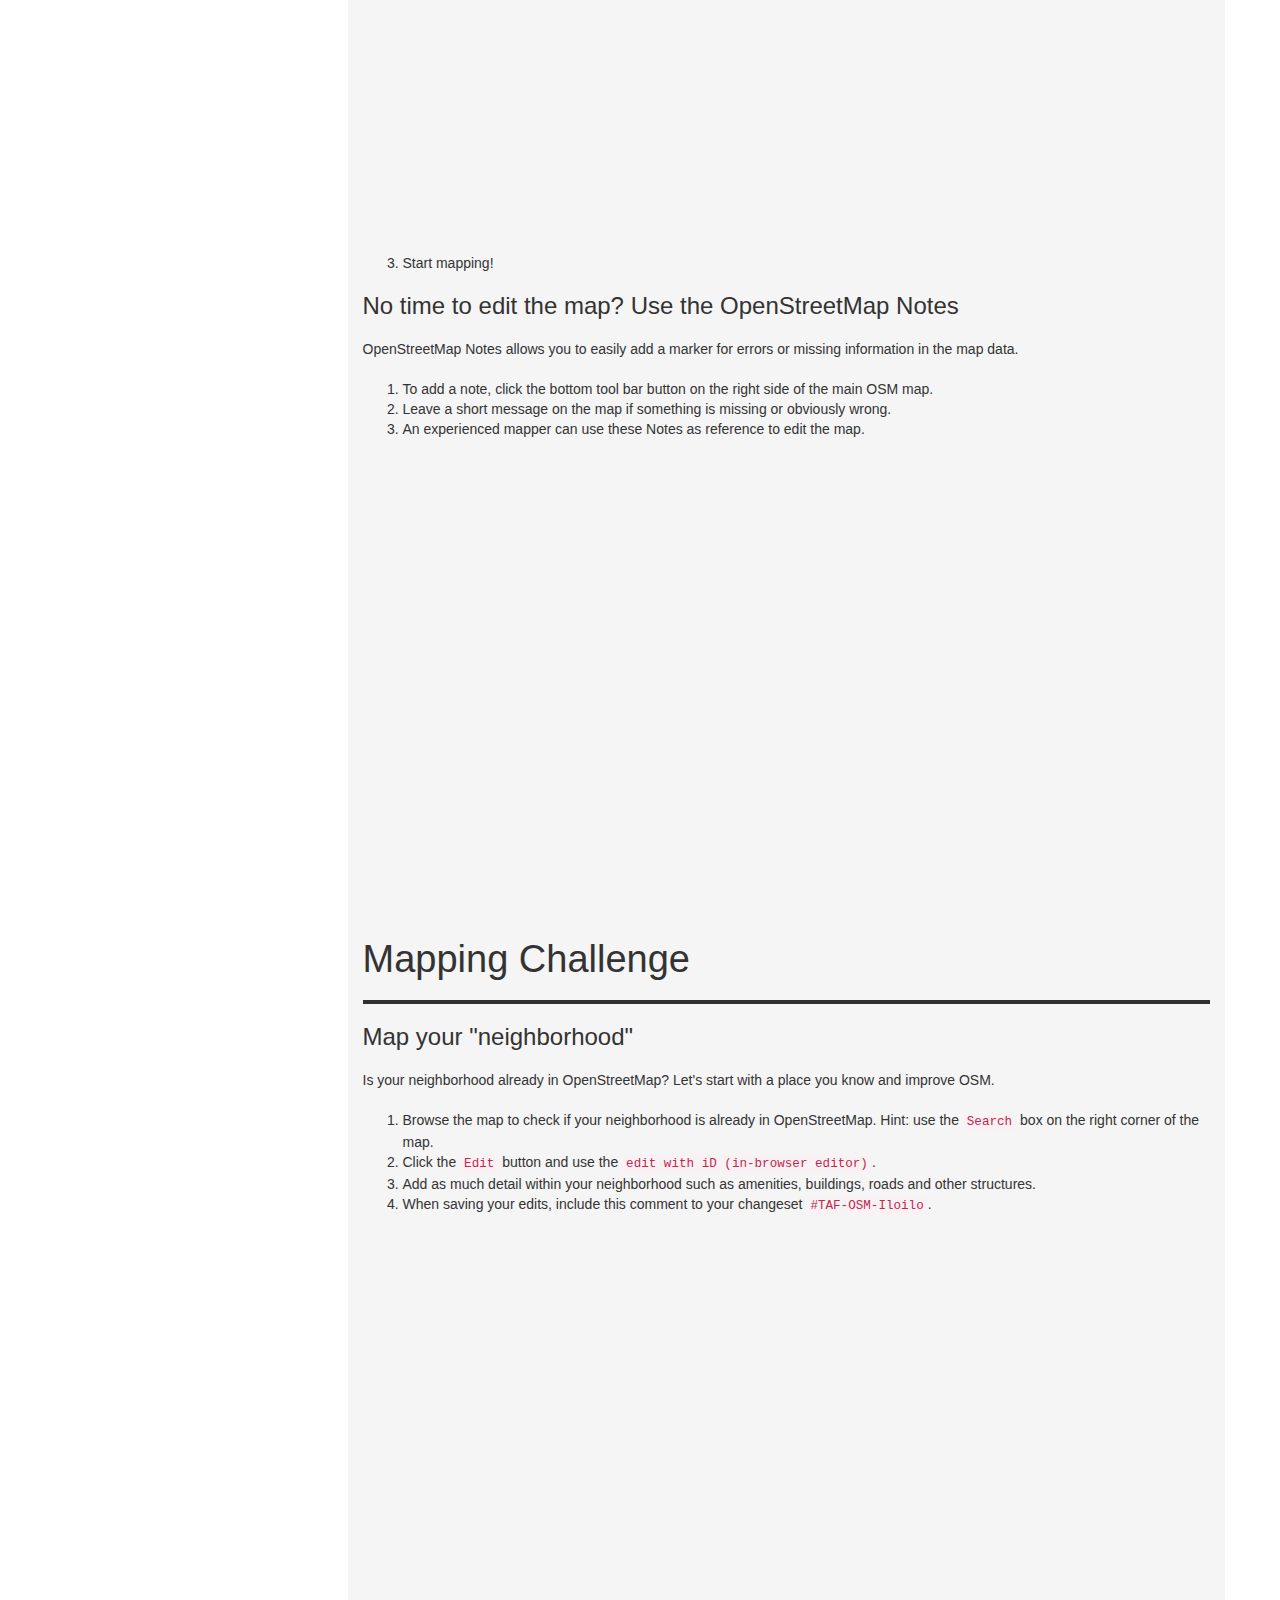
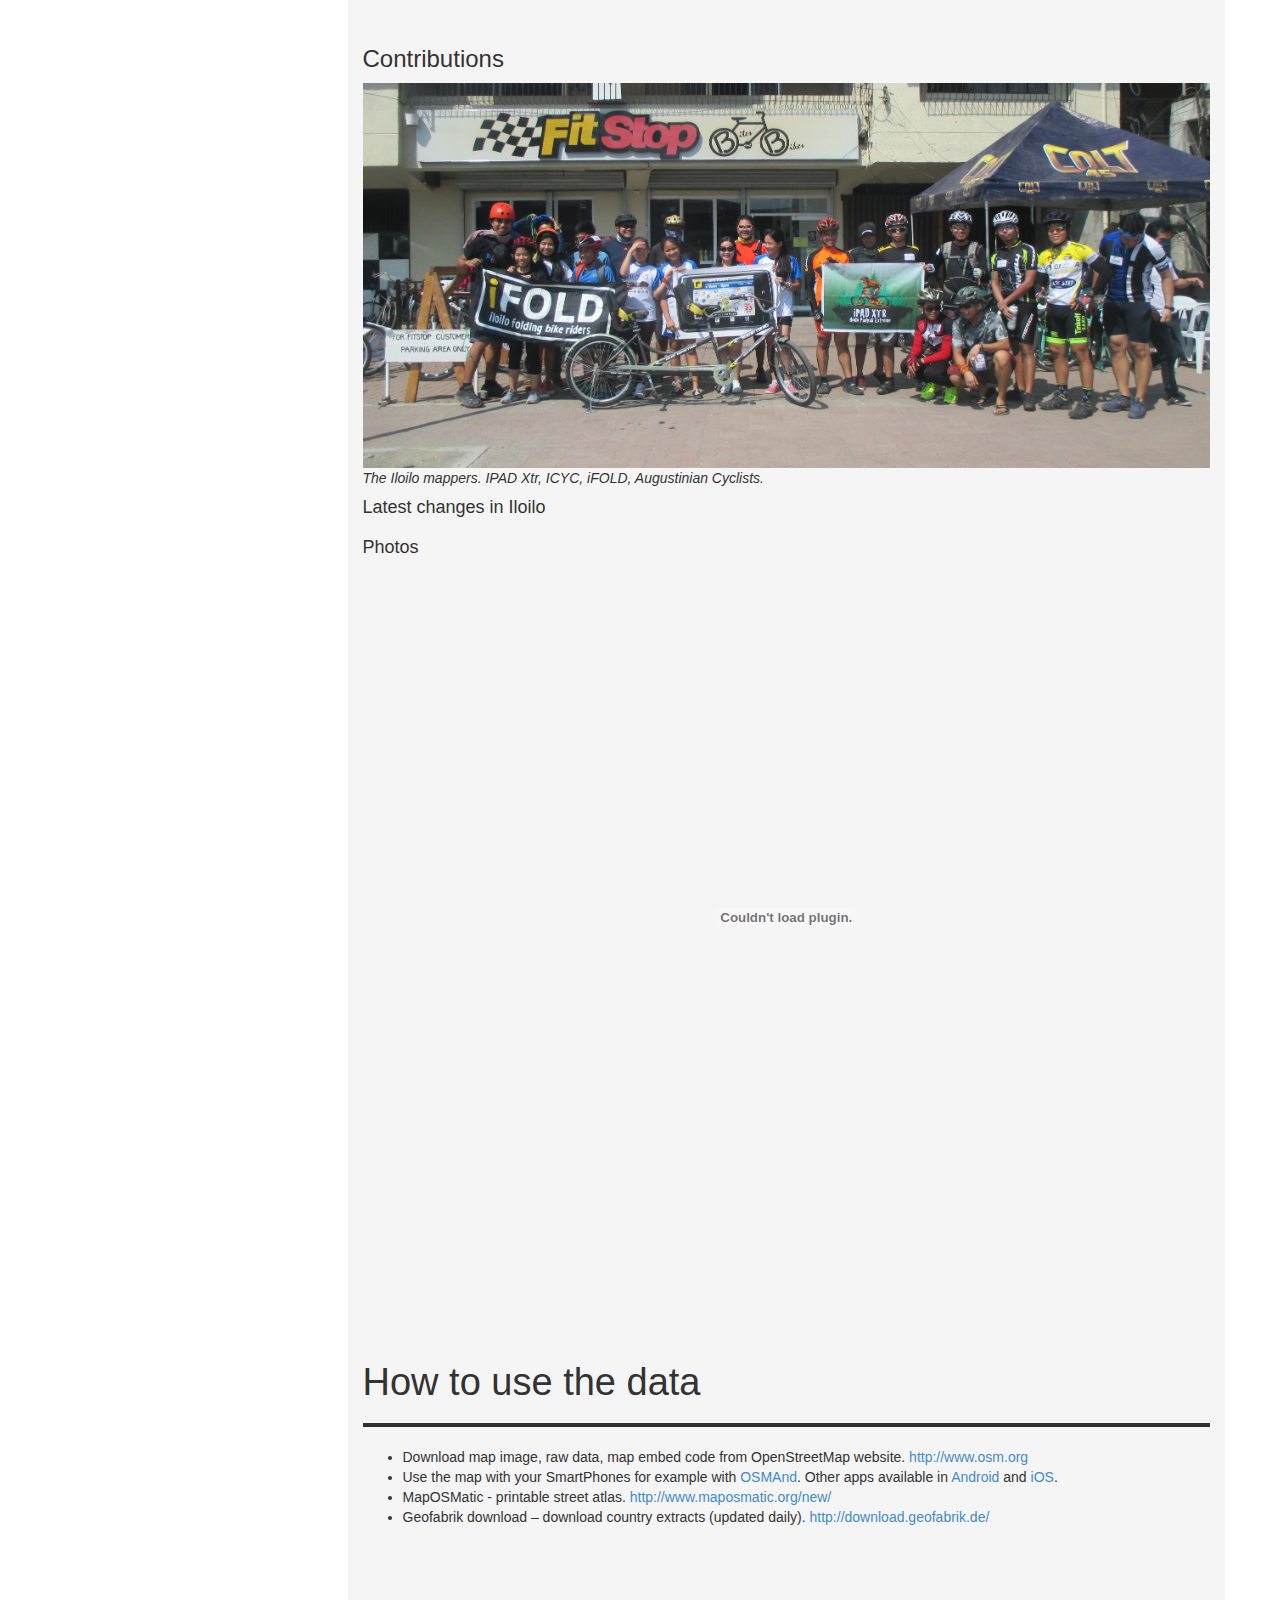
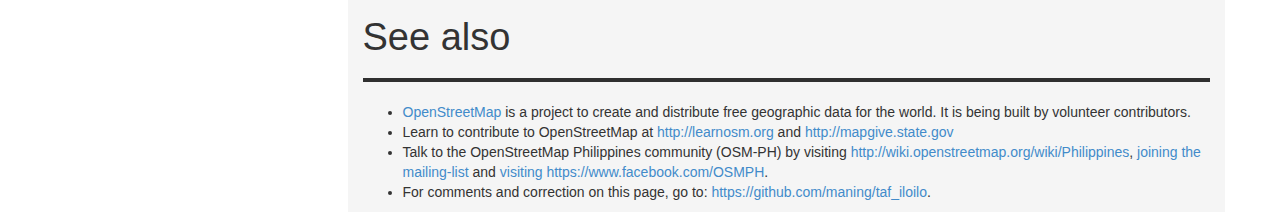
==== commit 78eb189c: "add more text" ====
--- a/index.html
+++ b/index.html
@@ -63,13 +63,37 @@
 				<img width="100%" src="img/p049_1_02.jpg" alt=“Iloilo Old Map” />
 				<span class="caption">American Map of Iloilo and Jaro area, 1918 from <a href="<http://www.watawat.net/the_empire_of_the_philippines.html" target="_blank">watawat.net</a>.</span>
 
+				
+				<p>Through the CR+ID project, CfC will test a new idea to local governments which is to 
+				  mobilize and nurture a group of volunteers to do the mapping—particularly those who are 
+				  typically young, gadget-oriented and have some sense of idealism. Crowd mapping taps 
+				  into the inherent drives of key actors - on the part of local officials, having a volunteer 
+				  network to support mapping activities is a “force multiplication” strategy - tapping resources 
+				  that local governments does not have and a potential volunteer-network that local officials 
+				  can also tap for political purposes. For the volunteers, crowd mapping is one opportunity to 
+				  contribute to the community, do something techie, and get together with friends. While 
+				  reliability and quality of data provided by volunteers may require some amount of examination, 
+				  crowd mapping provides a low cost alternative modality to come up with GIS maps, and encourages 
+				  citizens to contribute to government’s efforts of generating spatial information. 
+				  <p>In general crowd mapping is not a new thing, the whole OpenStreetMap community 
+				  (in the Philippines and worldwide) as well as other volunteer-based crowd-mapping 
+				  initiatives have existed - purely through voluntarism. But for Philippine local governments, 
+				  it remains untested. Thus, CR+ID would like to test if this theory will work. If proven 
+				  feasible, this platform could also be promoted for the updating and maintenance of the roads 
+				  and infrastructure database of CR+ID partner-provinces that have completed their roads and 
+				    infrastructure database.</p>
+				  <p> CR+ID will implement crowd mapping in six cities within CR+ID partner-provinces: two 
+				    in Region 6, three in Region 7 and one in region 13. CR+ID is targeting cities because 					    this 
+				    is where mobile telecommunications and internet services are available, and where it is 
+				    easy to find young people willing to volunteer, and are a updated on latest mobile 
+				    applications and technology.</p>
 				<p><a href="http://www.openstreetmap.org/" target="_blank">OpenStreetMap</a> is a free, 
 				  editable map of the whole world. OpenStreetMap volunteers have been helping many 
 				  humanitarian organizations in providing comprehensive and updated geographic data for 
 				  disaster risk reduction and response.  For more information about OpenStreetMap's 
 				  mapping response during Typhoon Yolanda/Haiyan, check out this
 				  <a href="http://wiki.openstreetmap.org/wiki/Typhoon_Haiyan" target="_blank">wiki</a> and   
-				  <a href="http://www.youtube.com/watch?v=C175zW8-6j8<" target="_blank">video</a>.</p>
+				  <a href="http://www.youtube.com/watch?v=C175zW8-6j8<" target="_blank">video</a>.</p> 
 		</div>
 		<div class="chapter">
 			<div class="page-header">
